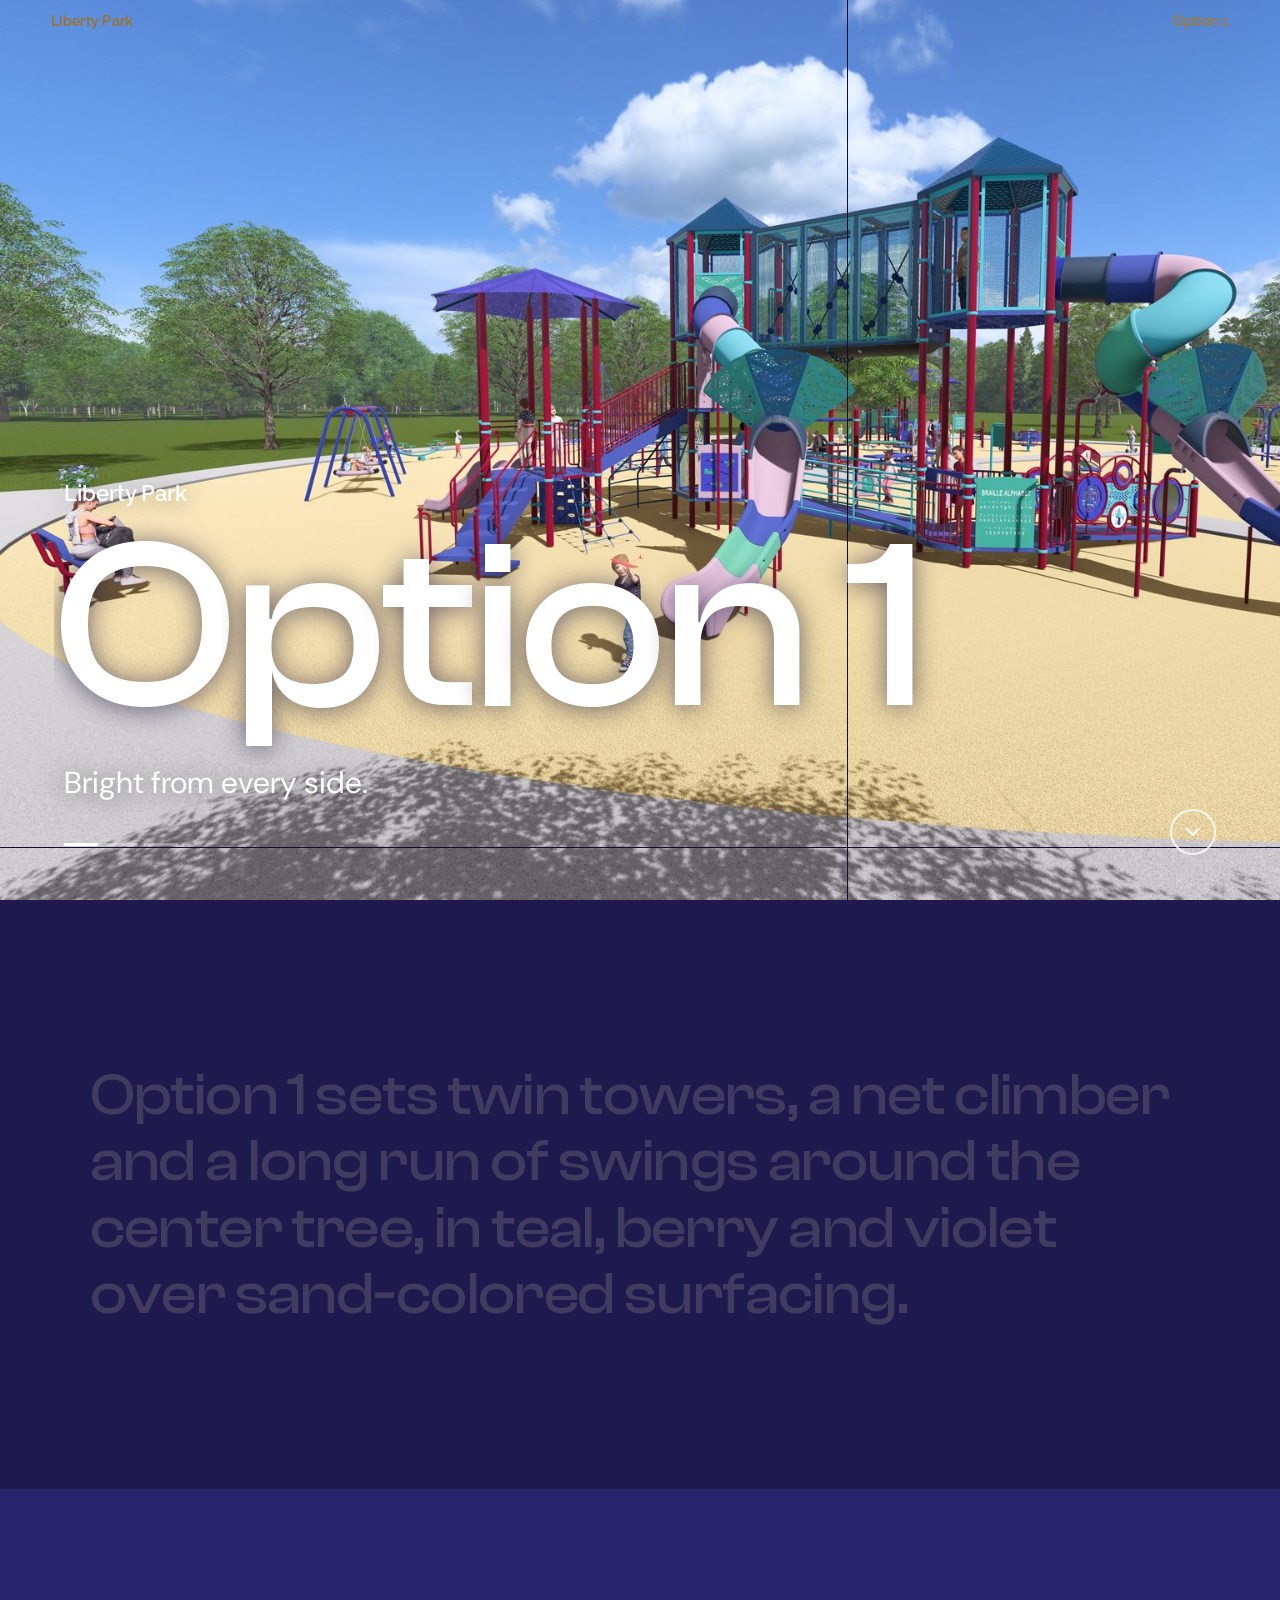
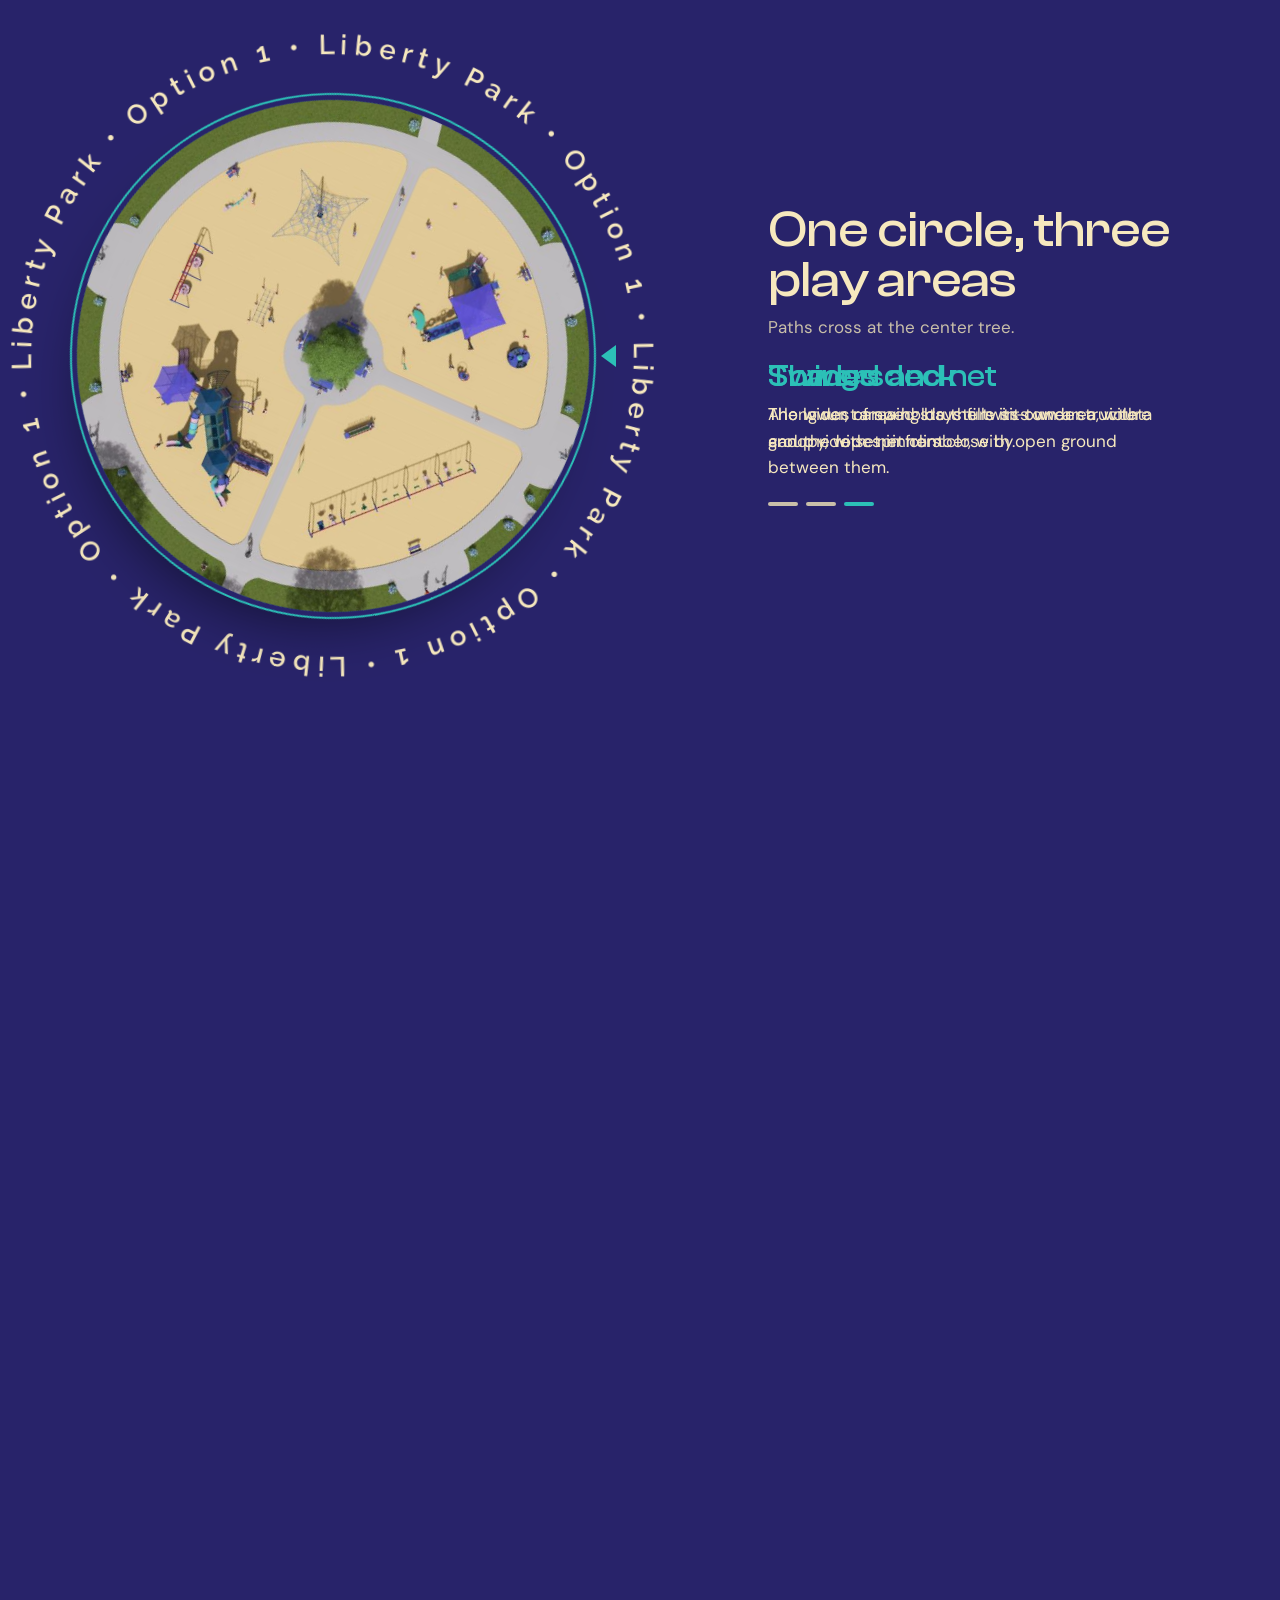
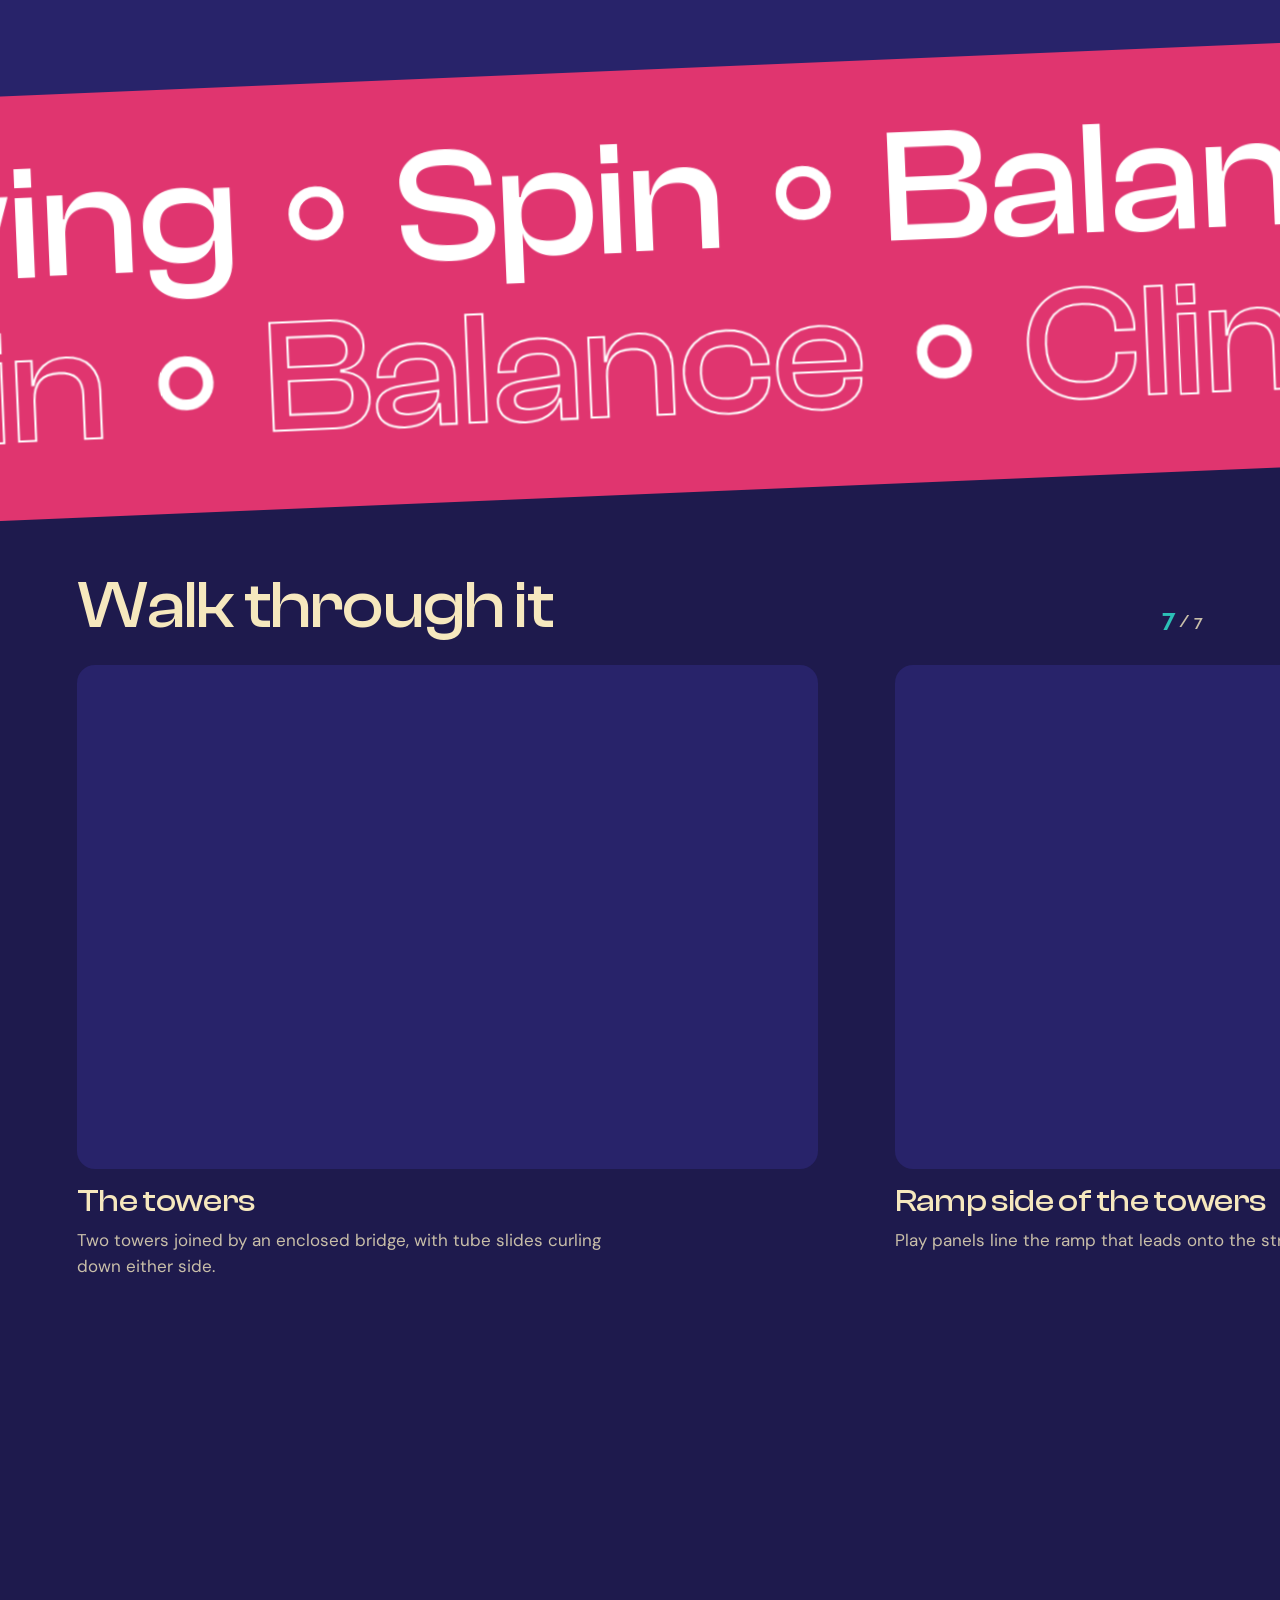
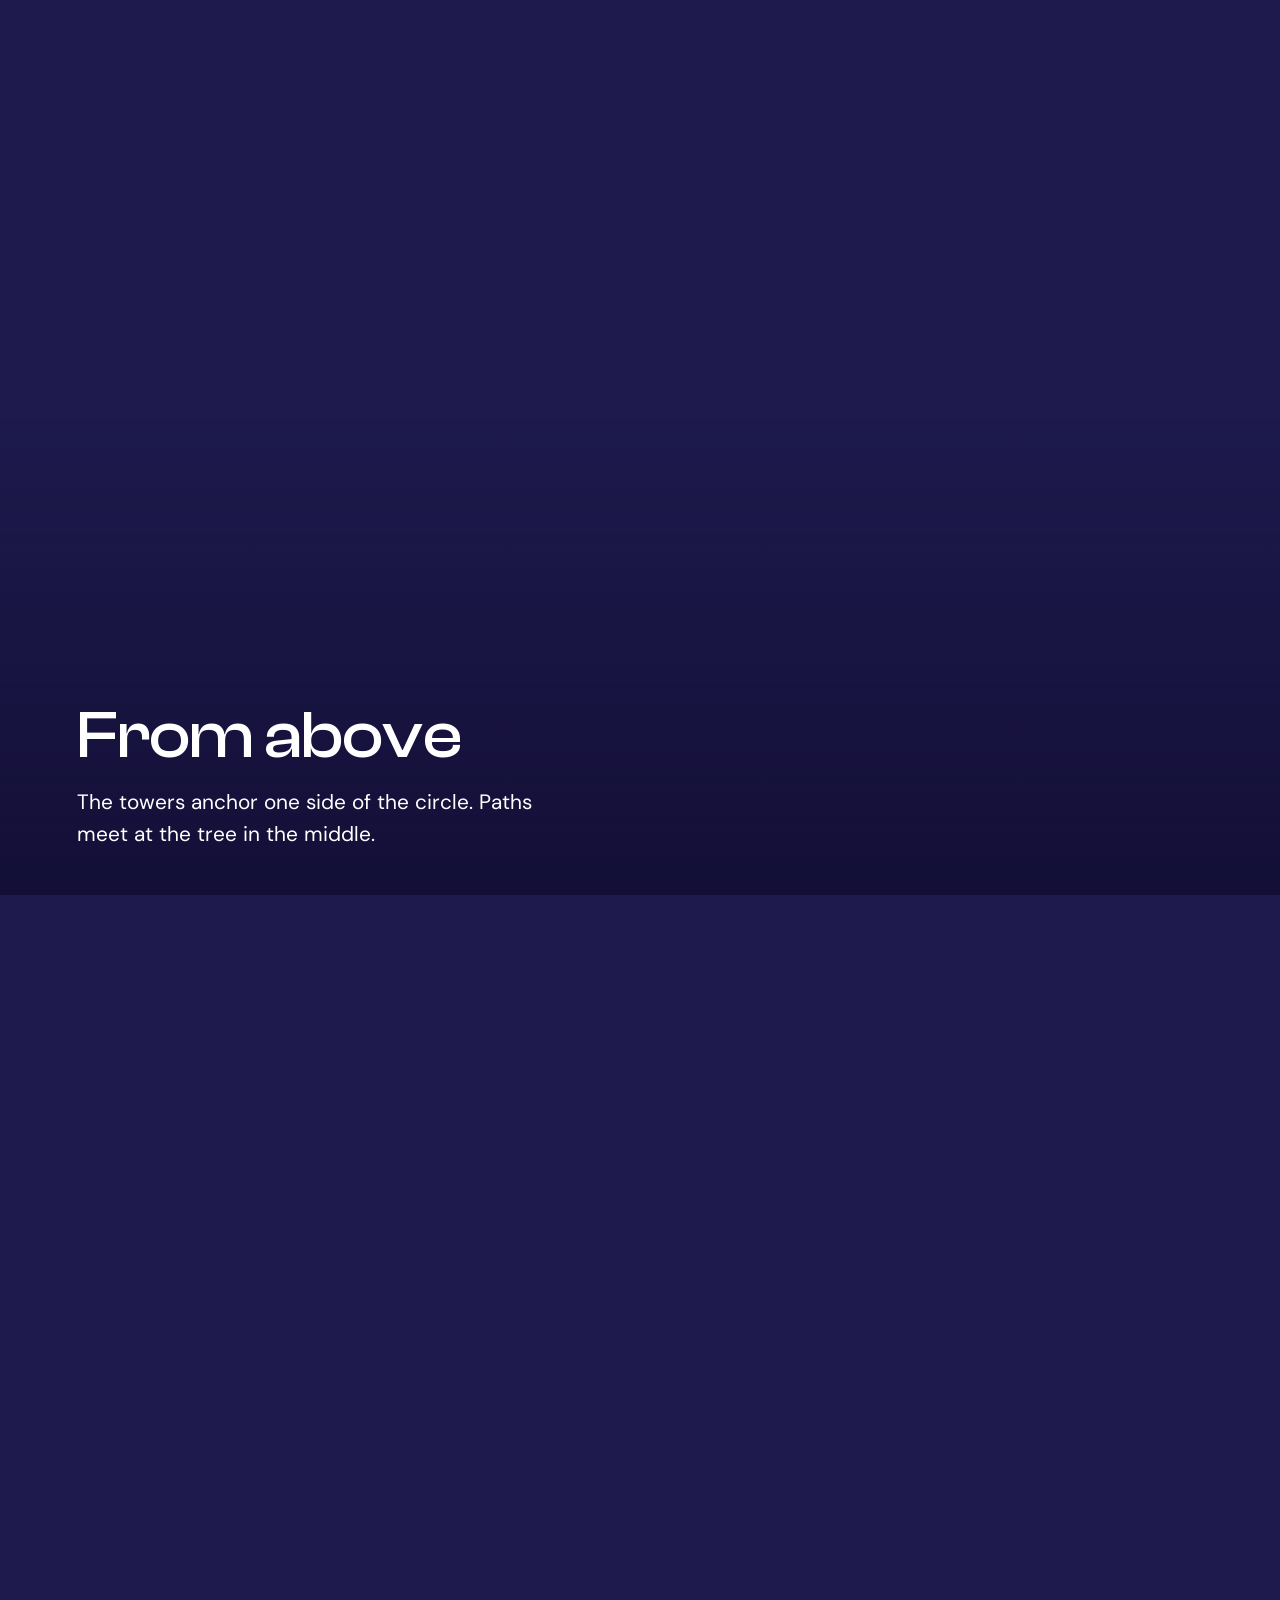
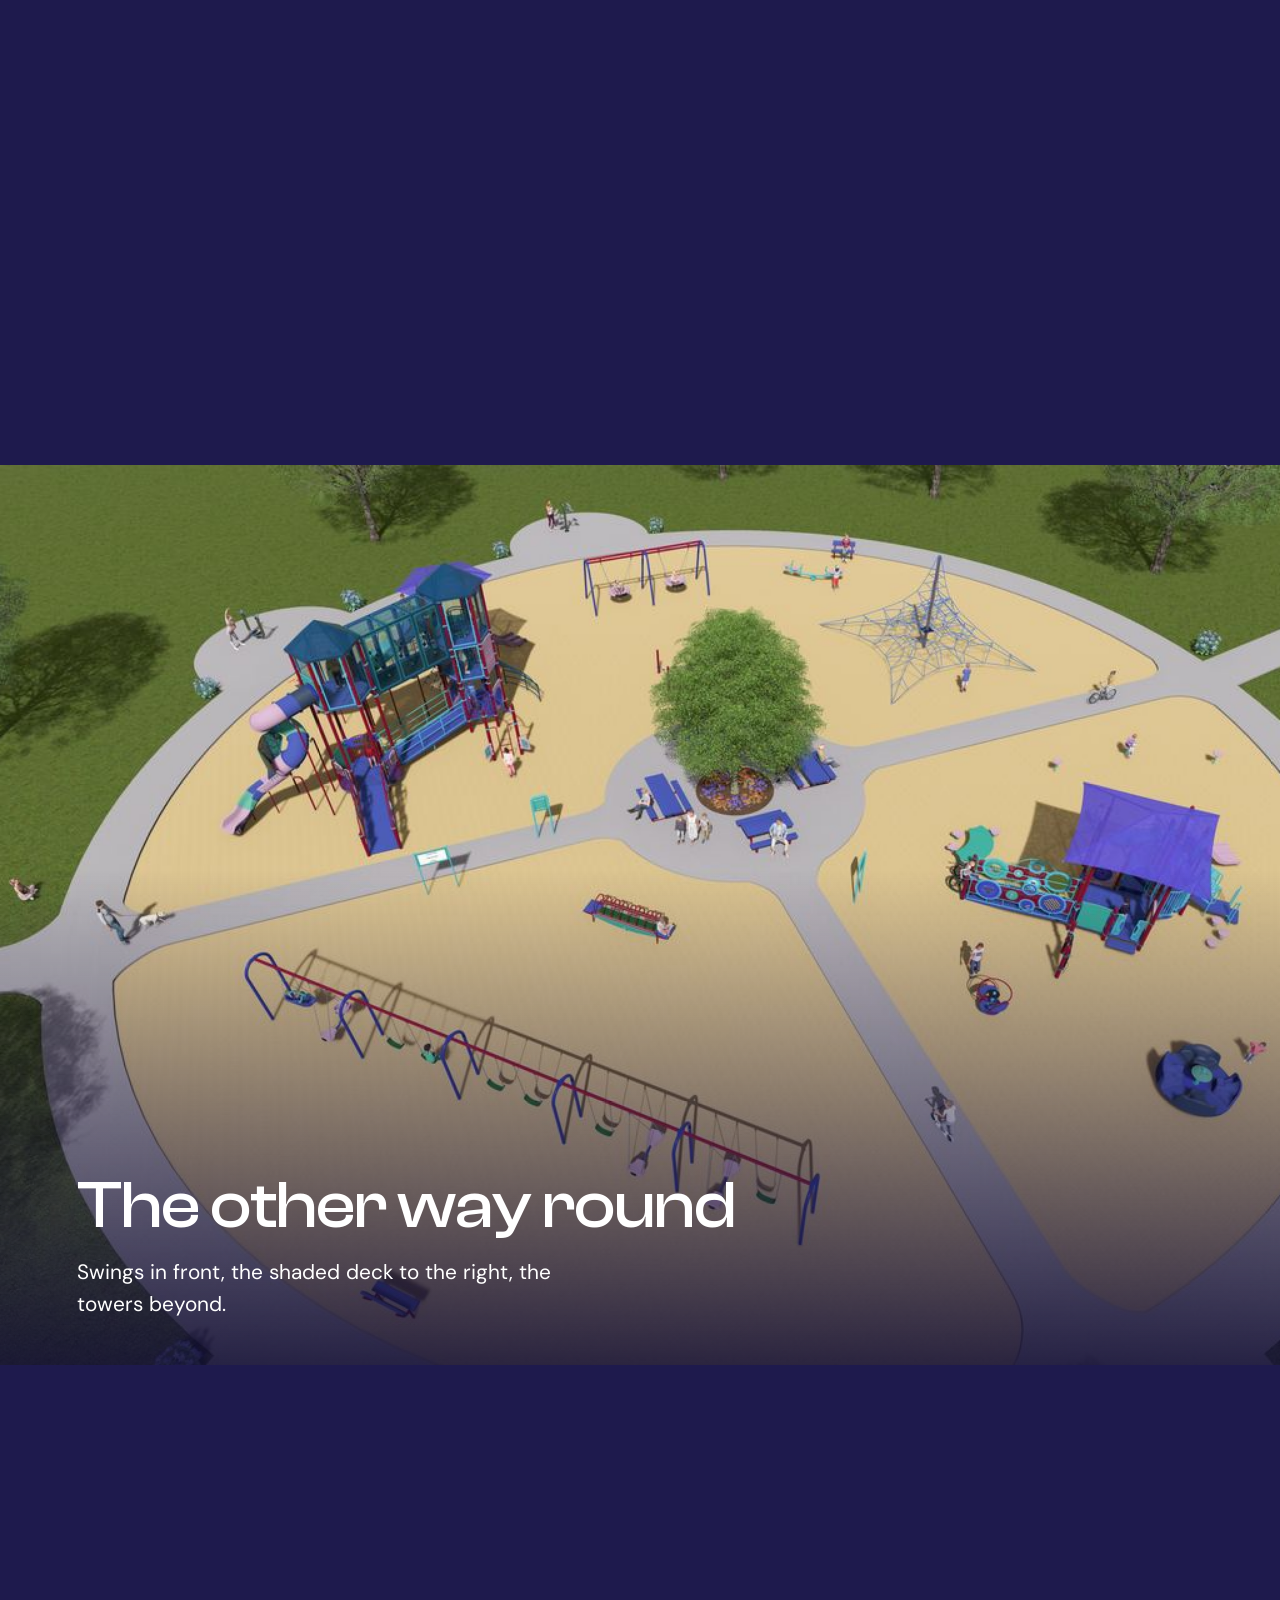
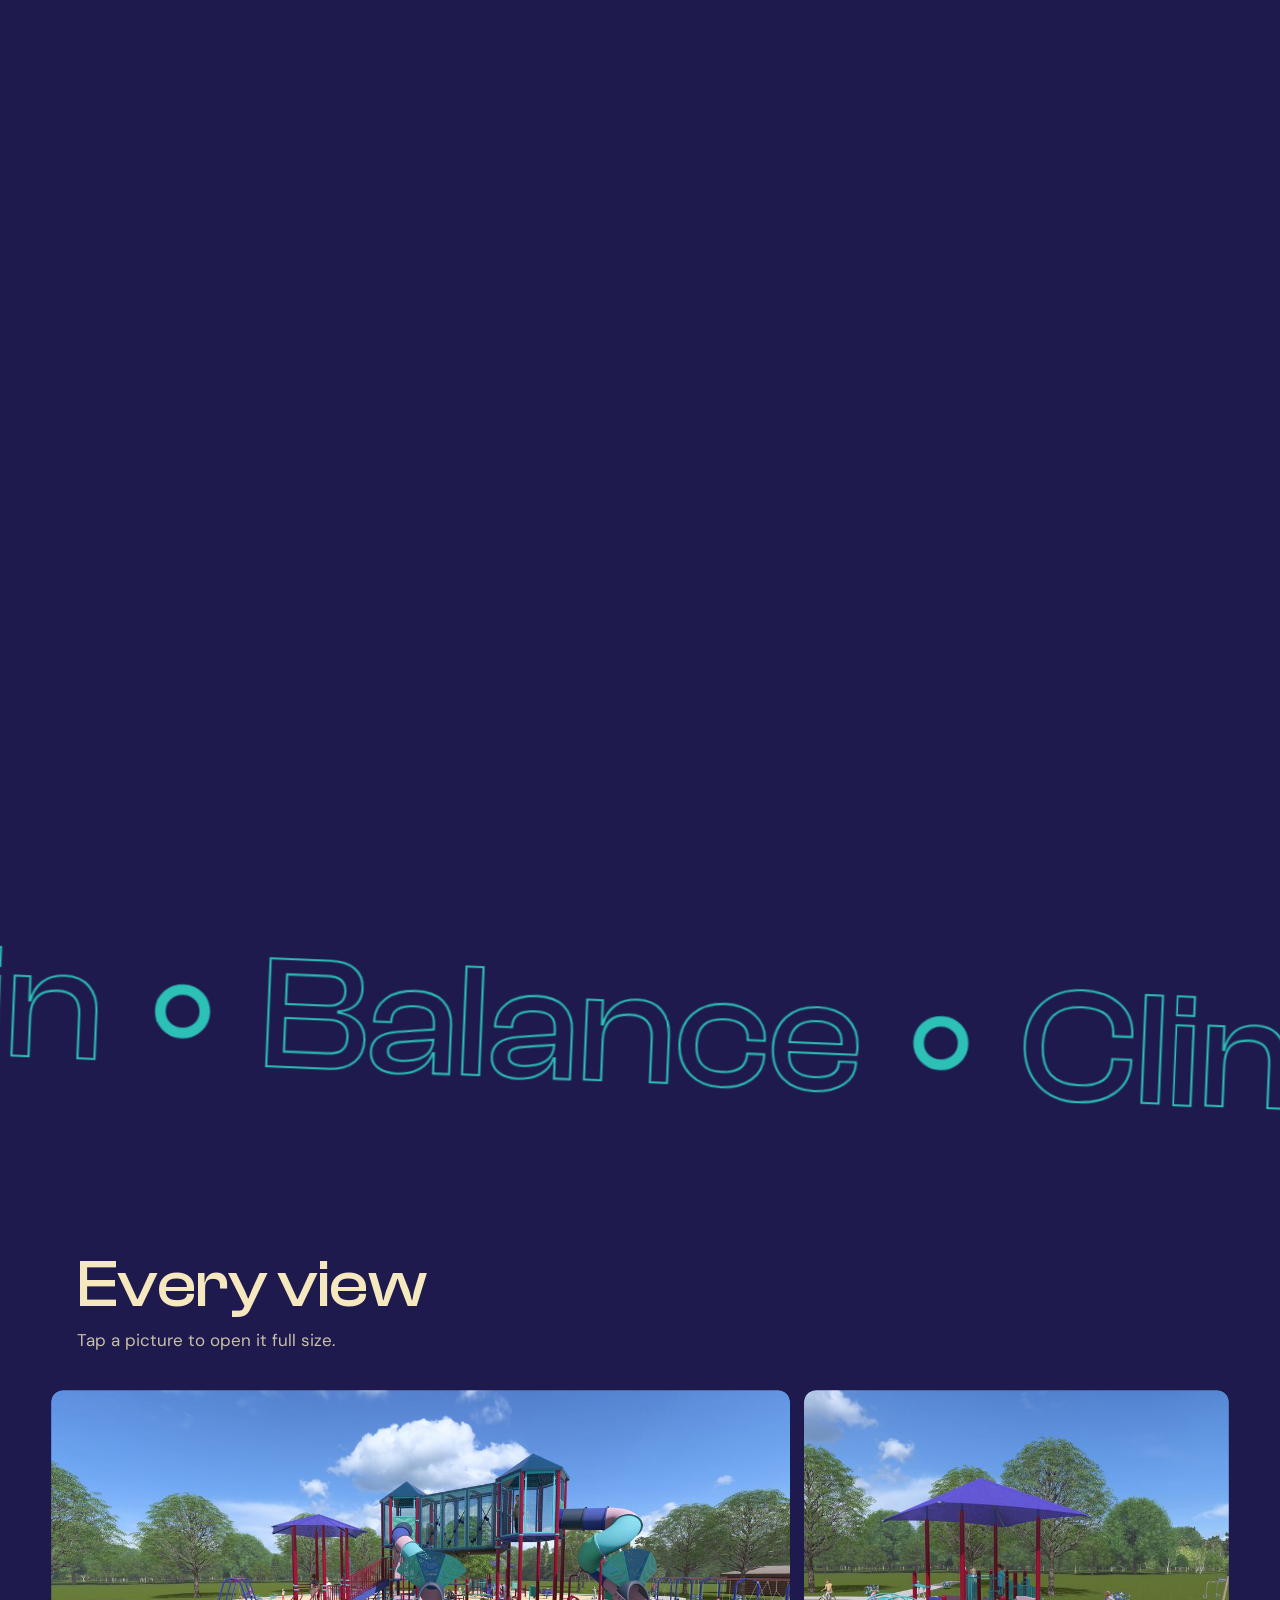
==== option-1/index.html @ f4aa1d99 "Add animated presentations and QR codes for Liberty Park options 1-3 One self-contained page per opt" ====
<!doctype html>
<html lang="en">
<head>
<meta charset="utf-8">
<meta name="viewport" content="width=device-width, initial-scale=1, viewport-fit=cover">
<title>Liberty Park, Option 1</title>
<meta name="description" content="Option 1 sets twin towers, a net climber and a long run of swings around the center tree, in teal, berry and violet over sand-colored surfacing.">
<meta name="theme-color" content="#1E1A4D">
<meta property="og:type" content="website">
<meta property="og:title" content="Liberty Park, Option 1">
<meta property="og:description" content="Bright from every side.">
<meta property="og:image" content="https://jdietz18.github.io/Liberty-Park/img/option-1/01-1280.jpg">
<meta property="og:url" content="https://jdietz18.github.io/Liberty-Park/option-1/">
<link rel="icon" href="data:image/svg+xml,%3Csvg%20xmlns%3D%27http%3A%2F%2Fwww.w3.org%2F2000%2Fsvg%27%20viewBox%3D%270%200%2064%2064%27%3E%3Ccircle%20cx%3D%2732%27%20cy%3D%2732%27%20r%3D%2732%27%20fill%3D%27%23E0356F%27%2F%3E%3Ctext%20x%3D%2732%27%20y%3D%2745%27%20font-family%3D%27Arial%2Csans-serif%27%20font-size%3D%2738%27%20font-weight%3D%27700%27%20text-anchor%3D%27middle%27%20fill%3D%27%23FFFFFF%27%3E1%3C%2Ftext%3E%3C%2Fsvg%3E">
<link rel="preconnect" href="https://fonts.googleapis.com">
<link rel="preconnect" href="https://fonts.gstatic.com" crossorigin>
<link href="https://fonts.googleapis.com/css2?family=DM+Sans:opsz,wght@9..40,400;9..40,500;9..40,700&family=Raleway:wght@500;600;700&display=swap" rel="stylesheet">
<link rel="preload" as="image" href="../img/option-1/01-1920.jpg" imagesrcset="../img/option-1/01-1280.jpg 1280w, ../img/option-1/01-1920.jpg 1920w, ../img/option-1/01-2560.jpg 2560w" imagesizes="(max-width: 700px) 640px, 120vw">
<script>document.documentElement.className = 'js' + (matchMedia('(prefers-reduced-motion: reduce)').matches ? '' : ' motion');</script>
<style>
@font-face{font-family:"Clash Display";font-weight:500;font-style:normal;font-display:swap;src:url([data-uri]) format("woff2")}
:root{--bg:#1E1A4D;--panel:#28236A;--ink:#F6E8BE;--muted:#C9BFA9;--a1:#E0356F;--a2:#2CC0B7;--a3:#B9A2F2;--on-a1:#FFFFFF;--scrim:18, 14, 52}
/* Liberty Park option pages. Inlined into each page by build.py.
   Colors come from :root variables that build.py writes per option.
   Motion rules live under .motion (set in <head> unless the visitor asks for
   reduced motion); without it every section falls back to a plain layout. */

*,*::before,*::after{box-sizing:border-box}
*{margin:0}
html{-webkit-text-size-adjust:100%}
body{background:var(--bg);color:var(--ink);font:400 17px/1.55 "DM Sans",system-ui,-apple-system,"Segoe UI",sans-serif;overflow-x:clip;-webkit-font-smoothing:antialiased}
img{display:block;max-width:100%}
button{font:inherit;color:inherit;background:none;border:0;padding:0;cursor:pointer}
h1,h2,h3,.foot__big,.band__row{font-family:"Clash Display","DM Sans",system-ui,sans-serif;font-weight:500;line-height:.98;letter-spacing:-.012em}
h2{font-size:clamp(2rem,7.4vw,4.2rem)}
:focus-visible{outline:3px solid var(--a2);outline-offset:3px}

/* ---------- top bar ---------- */
.bar{position:fixed;inset:0 0 auto 0;z-index:40;display:flex;justify-content:space-between;padding:calc(14px + env(safe-area-inset-top)) max(18px,4vw) 12px;font:600 14px/1 "Raleway",sans-serif;letter-spacing:.02em;color:#fff;mix-blend-mode:difference;pointer-events:none}
.bar__progress{position:absolute;left:0;right:0;bottom:0;height:3px;background:#fff;transform:scaleX(0);transform-origin:0 50%}

/* ---------- opening iris ---------- */
.iris{display:none}
.motion .iris{display:grid;place-items:center;position:absolute;inset:0 0 auto 0;height:100svh;min-height:560px;background:var(--a1);z-index:1}
.iris__ring{width:22vmin;height:22vmin;border-radius:50%;border:3px solid var(--on-a1);border-right-color:transparent;animation:spin 1s linear infinite}
.motion.opened .iris{display:none}
@keyframes spin{to{transform:rotate(360deg)}}

/* ---------- hero ---------- */
.hero{position:relative;z-index:2;height:100svh;min-height:560px;overflow:hidden;background:rgb(var(--scrim));--w:max(118vw,calc(100svh * 1.3))}
.motion .hero{clip-path:circle(0 at 50% 56%)}
.motion.ready .hero{clip-path:circle(150% at 50% 56%);transition:clip-path 1.6s cubic-bezier(.76,0,.18,1)}
.motion.opened .hero{clip-path:none;transition:none}
/* The incoming slide fades in over the outgoing one, which stays solid
   underneath (.was) so the dark background never shows through mid-change. */
.hero__slide{position:absolute;inset:0;opacity:0}
.hero__slide.was{opacity:1;z-index:1}
.hero__slide.on{opacity:1;z-index:2;transition:opacity 1.8s ease}
.hero__slide img{position:absolute;top:0;left:0;height:100%;width:100%;max-width:none;object-fit:cover}
.motion .hero__slide img{width:var(--w);animation:pan 18s ease-in-out infinite alternate;will-change:transform}
.motion .hero__slide:nth-child(even) img{animation-direction:alternate-reverse}
@keyframes pan{
  from{transform:translate3d(0,0,0) scale(1.03)}
  to{transform:translate3d(calc(100vw - var(--w)),0,0) scale(1.1)}
}
.hero::after{content:"";position:absolute;inset:0;pointer-events:none;background:linear-gradient(180deg,rgba(var(--scrim),.5) 0,rgba(var(--scrim),0) 26%,rgba(var(--scrim),0) 42%,rgba(var(--scrim),.86) 100%)}
.hero__text{position:absolute;z-index:2;left:max(18px,5vw);right:max(18px,5vw);bottom:calc(11vh + env(safe-area-inset-bottom));color:#fff;text-shadow:0 2px 26px rgba(var(--scrim),.6);will-change:transform,opacity}
.hero__park{font:600 clamp(1rem,2.6vw,1.35rem)/1 "Raleway",sans-serif;margin-bottom:.5em}
.hero__title{font-size:clamp(4rem,19.5vw,15rem);line-height:.86;overflow:hidden;padding:.04em 0 .14em;margin-left:-.04em}
.hero__title .ch{display:inline-block;white-space:pre}
.motion .hero__title .ch{transform:translateY(118%) rotate(8deg);transform-origin:0 100%}
.motion.ready .hero__title .ch{transform:none;transition:transform 1s cubic-bezier(.16,.84,.24,1) calc(.75s + var(--i) * 55ms)}
.hero__line{font-size:clamp(1.15rem,3.4vw,1.9rem);line-height:1.2;max-width:22ch}
.motion .hero__park,.motion .hero__line{opacity:0;transform:translateY(14px)}
.motion.ready .hero__park,.motion.ready .hero__line{opacity:1;transform:none;transition:opacity .8s ease 1.3s,transform .8s ease 1.3s}
.hero__ticks{position:absolute;z-index:2;left:max(18px,5vw);bottom:calc(6vh + env(safe-area-inset-bottom));display:flex;gap:6px}
.hero__ticks i{display:block;width:34px;height:3px;background:rgba(255,255,255,.34);overflow:hidden}
.hero__ticks i::after{content:"";display:block;height:100%;background:#fff;transform:scaleX(0);transform-origin:0 50%}
.hero__ticks i.on::after{animation:tick var(--slide-ms,6500ms) linear forwards}
@keyframes tick{to{transform:scaleX(1)}}
.hero__cue{position:absolute;z-index:2;right:max(18px,5vw);bottom:calc(5vh + env(safe-area-inset-bottom));width:46px;height:46px;border-radius:50%;border:2px solid rgba(255,255,255,.8);display:grid;place-items:center}
.hero__cue span{width:10px;height:10px;border-right:2px solid #fff;border-bottom:2px solid #fff;transform:translateY(-3px) rotate(45deg)}
.motion .hero__cue span{animation:cue 1.6s ease-in-out infinite}
@keyframes cue{0%,100%{transform:translateY(-6px) rotate(45deg)}50%{transform:translateY(2px) rotate(45deg)}}

/* ---------- lede ---------- */
.lede{padding:clamp(5rem,18vh,11rem) max(22px,7vw)}
.lede__text{font-family:"Clash Display","DM Sans",sans-serif;font-weight:500;font-size:clamp(1.75rem,5.4vw,3.7rem);line-height:1.12;letter-spacing:-.01em;max-width:20em}
.motion .lede__text .w{opacity:.16}

/* ---------- plan wheel ---------- */
.wheel{position:relative;background:var(--panel)}
.motion .wheel{height:380vh}
.wheel__pin{display:grid;gap:3.5vh;padding:78px max(22px,6vw) 5vh;align-content:center;justify-items:center;overflow:hidden}
.motion .wheel__pin{position:sticky;top:0;height:100svh;min-height:560px}
.wheel__stage{position:relative;width:min(66vw,38svh);aspect-ratio:1;margin:min(9vw,5svh) 0}
.wheel__disc{position:absolute;inset:0;border-radius:50%;overflow:hidden;will-change:transform;box-shadow:0 0 0 5px var(--panel),0 0 0 7px var(--a2),0 34px 60px -24px rgba(0,0,0,.55)}
.wheel__disc img{position:absolute;height:100%;width:auto;max-width:none}
.wheel__ring{position:absolute;inset:-14%;width:128%;height:128%;overflow:visible;will-change:transform}
.wheel__ring text{font:600 8.4px "Raleway",sans-serif;fill:var(--ink);letter-spacing:.06em}
.wheel__pointer{position:absolute;left:50%;top:100%;margin:10px 0 0 -11px;border:11px solid transparent;border-top:0;border-bottom:15px solid var(--a2)}
.wheel__copy{width:100%;max-width:30rem;text-align:center}
.wheel__copy h2{font-size:clamp(1.7rem,6.2vw,3.2rem)}
.wheel__sub{color:var(--muted);margin-top:.5em}
.wheel__zones{list-style:none;padding:0;margin-top:1.3em;display:grid;gap:1.2em}
.wheel__zones h3{font-size:clamp(1.3rem,4.6vw,1.9rem);color:var(--a2);margin-bottom:.3em}
.wheel__zones p{max-width:34ch;margin-inline:auto}
.motion .wheel__zones{gap:0}
.motion .wheel__zones li{grid-area:1/1;opacity:0;transform:translateY(18px);transition:opacity .45s ease,transform .45s ease}
.motion .wheel__zones li.on{opacity:1;transform:none}
.wheel__ticks{display:none}
.motion .wheel__ticks{display:flex;justify-content:center;gap:8px;margin-top:1.3em}
.wheel__ticks i{width:30px;height:4px;border-radius:2px;background:var(--muted);opacity:.4;transition:opacity .3s,background .3s}
.wheel__ticks i.on{background:var(--a2);opacity:1}

@media (min-width:900px) and (min-aspect-ratio:1/1){
  .wheel__pin{grid-template-columns:auto minmax(0,30rem);gap:8vw;justify-content:center;align-items:center}
  .wheel__stage{width:min(40vw,62svh);margin:0 6vw 0 0}
  .wheel__pointer{left:100%;top:50%;margin:-11px 0 0 12px;border:11px solid transparent;border-left:0;border-right:15px solid var(--a2)}
  .wheel__copy{text-align:left}
  .wheel__zones p{margin-inline:0}
  .motion .wheel__ticks{justify-content:flex-start}
}

/* ---------- word band ---------- */
.band{position:relative;z-index:3;overflow:hidden;padding:5vh 0;background:var(--a1);color:var(--on-a1);transform:rotate(-2.4deg) scale(1.06);margin:-3vh 0}
.band--back{transform:rotate(2.4deg) scale(1.06);background:var(--bg);color:var(--ink)}
.band__row{display:flex;align-items:center;gap:.32em;width:max-content;white-space:nowrap;font-size:clamp(3.2rem,13vw,9.5rem);line-height:1.02;will-change:transform}
.band__row--line span{color:transparent;-webkit-text-stroke:2px var(--on-a1)}
.band--back .band__row--line span{-webkit-text-stroke-color:var(--a2)}
.band--back .band__row i{color:var(--a2)}
.band__row i{flex:0 0 auto;width:.34em;height:.34em;display:block}
.opt-1 .band__row i{border-radius:50%;border:.07em solid currentColor}
.opt-2 .band__row i{border-radius:1em 1em 0 0;border:.07em solid currentColor;border-bottom:0;height:.2em}
.opt-3 .band__row i{background:currentColor;clip-path:polygon(50% 0,100% 100%,0 100%);height:.42em}
html:not(.motion) .band{transform:none;margin:0}
html:not(.motion) .band__row{font-size:clamp(2rem,8vw,5rem)}

/* ---------- walk ---------- */
.walk{position:relative}
.walk__pin{display:flex;flex-direction:column;gap:3vh;padding:clamp(4rem,12vh,7rem) 0 6vh}
.walk__head{display:flex;justify-content:space-between;align-items:baseline;gap:1rem;padding:0 max(22px,6vw)}
.walk__count{font:600 1rem/1 "Raleway",sans-serif;color:var(--muted);white-space:nowrap;display:none}
.walk__count b{color:var(--a2);font-size:1.5em}
.walk__track{display:flex;gap:6vw;padding:0 max(22px,6vw) 12px;overflow-x:auto;scroll-snap-type:x mandatory;-webkit-overflow-scrolling:touch}
.scene{flex:0 0 auto;width:min(82vw,60rem);scroll-snap-align:center}
.scene__frame{display:block;width:100%;aspect-ratio:16/9;overflow:hidden;border-radius:18px;background:var(--panel)}
.scene__frame img{width:100%;height:100%;object-fit:cover}
.scene figcaption{padding-top:1em;max-width:34rem}
.scene h3{font-size:clamp(1.35rem,4.6vw,2rem);margin-bottom:.3em}
.scene p{color:var(--muted)}

.motion .walk{height:calc(100vh + var(--n) * 80vh)}
.motion .walk__pin{position:sticky;top:0;height:100svh;min-height:560px;justify-content:center;overflow:hidden;padding:78px 0 4vh}
.motion .walk__count{display:block}
.motion .walk__track{overflow:visible;scroll-snap-type:none;width:max-content;padding-bottom:0;will-change:transform}
.motion .scene{width:min(80vw,calc(58svh * 1.42))}
.motion .scene__frame{aspect-ratio:auto;height:46svh}
.motion .scene__frame img{width:auto;height:100%;min-width:100%;max-width:none;aspect-ratio:16/9;will-change:transform}
@media (min-width:900px) and (min-aspect-ratio:1/1){
  .motion .scene__frame{height:56svh}
}

/* ---------- aerials ---------- */
.above{position:relative;--e:1;--c:1;--p:.5}
.above__frame{position:relative;aspect-ratio:16/9;overflow:hidden}
.above__frame img{width:100%;height:100%;object-fit:cover}
.above__cap{padding:1.4em max(22px,6vw) 3.5em}
.above__cap h2{margin-bottom:.25em}
.above__cap p{max-width:36ch;font-size:clamp(1.05rem,2.6vw,1.3rem)}

.motion .above{height:230vh}
.motion .above__pin{position:sticky;top:0;height:100svh;min-height:560px;overflow:hidden}
.motion .above__frame{aspect-ratio:auto;height:100%;clip-path:inset(calc((1 - var(--e)) * 20%) calc((1 - var(--e)) * 9%) round calc((1 - var(--e)) * 44px))}
.motion .above__frame img{object-position:calc(22% + 56% * var(--p)) 50%;transform:scale(calc(1.34 - .34 * var(--e)));will-change:transform}
.motion .above__frame::after{content:"";position:absolute;inset:0;background:linear-gradient(180deg,rgba(var(--scrim),0) 45%,rgba(var(--scrim),.88) 100%);opacity:var(--c)}
.motion .above__cap{position:absolute;left:0;right:0;bottom:calc(5vh + env(safe-area-inset-bottom));padding-bottom:0;color:#fff;opacity:var(--c);transform:translateY(calc((1 - var(--c)) * 30px))}

/* ---------- every view ---------- */
.views{position:relative;z-index:4;padding:clamp(4.5rem,14vh,9rem) max(14px,4vw) clamp(4rem,10vh,7rem);background:var(--bg)}
.views__head{padding:0 max(8px,2vw);margin-bottom:2.2em}
.views__head p{color:var(--muted);margin-top:.5em}
.views__grid{display:flex;flex-wrap:wrap;gap:10px}
.view{position:relative;flex:1 1 calc(50% - 10px);aspect-ratio:16/9;overflow:hidden;border-radius:12px;background:var(--panel)}
.view:nth-child(3n+1){flex-basis:100%}
.view img{width:100%;height:100%;object-fit:cover;transition:transform .6s cubic-bezier(.2,.7,.2,1)}
.view span{position:absolute;left:0;right:0;bottom:0;padding:2.2em .9em .7em;text-align:left;font:600 .86rem/1.2 "Raleway",sans-serif;color:#fff;background:linear-gradient(180deg,rgba(var(--scrim),0),rgba(var(--scrim),.8))}
.view:hover img,.view:focus-visible img{transform:scale(1.06)}
.motion .view{clip-path:inset(0 0 100% 0 round 12px)}
.motion .view img{transform:scale(1.25)}
.motion .view.in{clip-path:inset(0 round 12px);transition:clip-path .9s cubic-bezier(.2,.8,.2,1) calc(var(--d,0) * 90ms)}
.motion .view.in img{transform:none;transition:transform 1.3s cubic-bezier(.2,.8,.2,1) calc(var(--d,0) * 90ms)}
.motion .view.in:hover img{transform:scale(1.06);transition-delay:0s}
@media (min-width:900px){
  .views__grid{gap:14px}
  .view{flex:1 1 calc(33.333% - 14px)}
  .view:nth-child(3n+1){flex-basis:calc(33.333% - 14px)}
  .view:nth-child(5n+1){flex-basis:calc(60% - 14px)}
}

.motion [data-rise]{clip-path:inset(0 0 100% 0);transform:translateY(.35em)}
.motion [data-rise].in{clip-path:inset(-10% 0 -20% 0);transform:none;transition:clip-path .9s cubic-bezier(.2,.8,.2,1),transform .9s cubic-bezier(.2,.8,.2,1)}

/* ---------- footer ---------- */
.foot{position:relative;z-index:4;padding:clamp(3.5rem,10vh,6rem) max(22px,6vw) calc(3rem + env(safe-area-inset-bottom));background:var(--a1);color:var(--on-a1);overflow:hidden}
.foot__big{font-size:clamp(4rem,19.5vw,15rem);line-height:.86;margin:0 0 .18em -.04em}
.foot__line{font:600 1.05rem/1.4 "Raleway",sans-serif}
.foot__note{max-width:44ch;margin-top:.6em;opacity:.86;font-size:.95rem}
.foot__others{display:flex;gap:1.2em;margin-top:1.6em;font:600 1rem "Raleway",sans-serif}
.foot a{color:inherit}
.foot__top{display:inline-block;margin-top:2em;font:600 1rem "Raleway",sans-serif;padding:.75em 1.3em;border:2px solid currentColor;border-radius:999px;text-decoration:none}

/* ---------- full-size viewer ---------- */
.lb{position:fixed;inset:0;z-index:60;background:rgba(var(--scrim),.97);color:#fff;display:grid;grid-template-rows:1fr auto}
.lb[hidden]{display:none}
.lb__scroll{min-height:0;display:flex;align-items:center;justify-content:center;overflow:hidden;padding:calc(58px + env(safe-area-inset-top)) 0 0}
.lb__scroll img{max-width:100%;max-height:100%;width:auto;height:auto;object-fit:contain}
.lb.fill .lb__scroll{overflow-x:auto;justify-content:flex-start;-webkit-overflow-scrolling:touch}
.lb.fill .lb__scroll img{height:100%;max-height:none;max-width:none;width:auto;aspect-ratio:16/9;flex:0 0 auto}
.lb__cap{padding:.9em 20px calc(5.2em + env(safe-area-inset-bottom));font-size:.95rem;line-height:1.35;text-align:center}
.lb__cap b{display:block;font:600 1rem "Raleway",sans-serif;margin-bottom:.15em}
.lb__btn{position:absolute;width:48px;height:48px;border-radius:50%;background:rgba(255,255,255,.14);display:grid;place-items:center;-webkit-backdrop-filter:blur(8px);backdrop-filter:blur(8px)}
.lb__btn svg{width:22px;height:22px;fill:none;stroke:#fff;stroke-width:2.4;stroke-linecap:round;stroke-linejoin:round}
.lb__x{top:calc(8px + env(safe-area-inset-top));right:12px}
.lb__prev{left:14px;bottom:calc(16px + env(safe-area-inset-bottom))}
.lb__next{right:14px;bottom:calc(16px + env(safe-area-inset-bottom))}
.lb__fit{position:absolute;left:50%;bottom:calc(22px + env(safe-area-inset-bottom));transform:translateX(-50%);font:600 .9rem "Raleway",sans-serif;padding:.6em 1.1em;border-radius:999px;background:rgba(255,255,255,.14);white-space:nowrap}
.motion .lb:not([hidden]) .lb__scroll img{animation:lb-in .45s cubic-bezier(.2,.8,.2,1)}
@keyframes lb-in{from{opacity:0;transform:scale(.94)}to{opacity:1;transform:none}}
.lb-open{overflow:hidden}

</style>
</head>
<body class="opt-1" id="top">

<div class="iris" aria-hidden="true"><span class="iris__ring"></span></div>

<header class="bar">
  <span>Liberty Park</span>
  <span>Option 1</span>
  <i class="bar__progress"></i>
</header>

<main>

<section class="hero">
  <div class="hero__slides">
    <div class="hero__slide on"><img src="../img/option-1/01-1920.jpg" srcset="../img/option-1/01-1280.jpg 1280w, ../img/option-1/01-1920.jpg 1920w, ../img/option-1/01-2560.jpg 2560w" sizes="(max-width: 700px) 640px, 120vw" width="2560" height="1440" alt="The towers. Two towers joined by an enclosed bridge, with tube slides curling down either side." decoding="async"></div>
    <div class="hero__slide"><img src="../img/option-1/09-1920.jpg" srcset="../img/option-1/09-1280.jpg 1280w, ../img/option-1/09-1920.jpg 1920w, ../img/option-1/09-2560.jpg 2560w" sizes="(max-width: 700px) 640px, 120vw" width="2560" height="1440" alt="Aerial, towers in front. The towers anchor one side of the circle." loading="lazy" decoding="async"></div>
    <div class="hero__slide"><img src="../img/option-1/04-1920.jpg" srcset="../img/option-1/04-1280.jpg 1280w, ../img/option-1/04-1920.jpg 1920w, ../img/option-1/04-2560.jpg 2560w" sizes="(max-width: 700px) 640px, 120vw" width="2560" height="1440" alt="Ramp side of the towers. Play panels line the ramp that leads onto the structure." loading="lazy" decoding="async"></div>
  </div>
  <div class="hero__text">
    <p class="hero__park">Liberty Park</p>
    <h1 class="hero__title" data-chars>Option 1</h1>
    <p class="hero__line">Bright from every side.</p>
  </div>
  <div class="hero__ticks" aria-hidden="true"><i></i><i></i><i></i></div>
  <a class="hero__cue" href="#lede" aria-label="Scroll down to the design"><span></span></a>
</section>

<section class="lede" id="lede">
  <p class="lede__text" data-words>Option 1 sets twin towers, a net climber and a long run of swings around the center tree, in teal, berry and violet over sand-colored surfacing.</p>
</section>

<section class="wheel" id="plan">
  <div class="wheel__pin">
    <div class="wheel__stage">
      <svg class="wheel__ring" viewBox="0 0 200 200" aria-hidden="true">
        <defs><path id="ring-path" d="M100,100 m-92,0 a92,92 0 1,1 184,0 a92,92 0 1,1 -184,0"/></defs>
        <text><textPath href="#ring-path" textLength="572" lengthAdjust="spacing">Liberty Park  •  Option 1  •  Liberty Park  •  Option 1  •  Liberty Park  •  Option 1  •  Liberty Park  •  Option 1  •</textPath></text>
      </svg>
      <div class="wheel__disc">
        <img src="../img/option-1/03-1280.jpg" srcset="../img/option-1/03-1280.jpg 1280w, ../img/option-1/03-1920.jpg 1920w, ../img/option-1/03-2560.jpg 2560w" sizes="(max-width: 700px) 430px, 75vw" width="2560" height="1440" alt="Plan view of option 1: a circular play area divided by paths, with a tree at the center." style="left:-39.42%;top:0.00%">
      </div>
      <i class="wheel__pointer" aria-hidden="true"></i>
    </div>
    <div class="wheel__copy">
      <h2>One circle, three play areas</h2>
      <p class="wheel__sub">Paths cross at the center tree.</p>
      <ol class="wheel__zones">
        <li class="on"><h3>Towers and net</h3><p>The widest area holds the twin-tower structure and the rope net climber, with open ground between them.</p></li>
        <li><h3>Swings</h3><p>A long run of swing bays fills its own area, with a group ride set in front.</p></li>
        <li><h3>Shaded deck</h3><p>The lower, ramped structure sits under a violet canopy, with spinners close by.</p></li>
      </ol>
      <div class="wheel__ticks" aria-hidden="true"><i class="on"></i><i></i><i></i></div>
    </div>
  </div>
</section>

<div class="band" aria-hidden="true">
  <div class="band__row band__row--fill" data-dir="-1"><span>Climb</span><i></i><span>Slide</span><i></i><span>Swing</span><i></i><span>Spin</span><i></i><span>Balance</span><i></i><span>Climb</span><i></i><span>Slide</span><i></i><span>Swing</span><i></i><span>Spin</span><i></i><span>Balance</span><i></i><span>Climb</span><i></i><span>Slide</span><i></i><span>Swing</span><i></i><span>Spin</span><i></i><span>Balance</span><i></i><span>Climb</span><i></i><span>Slide</span><i></i><span>Swing</span><i></i><span>Spin</span><i></i><span>Balance</span><i></i><span>Climb</span><i></i><span>Slide</span><i></i><span>Swing</span><i></i><span>Spin</span><i></i><span>Balance</span><i></i><span>Climb</span><i></i><span>Slide</span><i></i><span>Swing</span><i></i><span>Spin</span><i></i><span>Balance</span><i></i></div>
  <div class="band__row band__row--line" data-dir="1"><span>Climb</span><i></i><span>Slide</span><i></i><span>Swing</span><i></i><span>Spin</span><i></i><span>Balance</span><i></i><span>Climb</span><i></i><span>Slide</span><i></i><span>Swing</span><i></i><span>Spin</span><i></i><span>Balance</span><i></i><span>Climb</span><i></i><span>Slide</span><i></i><span>Swing</span><i></i><span>Spin</span><i></i><span>Balance</span><i></i><span>Climb</span><i></i><span>Slide</span><i></i><span>Swing</span><i></i><span>Spin</span><i></i><span>Balance</span><i></i><span>Climb</span><i></i><span>Slide</span><i></i><span>Swing</span><i></i><span>Spin</span><i></i><span>Balance</span><i></i><span>Climb</span><i></i><span>Slide</span><i></i><span>Swing</span><i></i><span>Spin</span><i></i><span>Balance</span><i></i></div>
</div>

<section class="walk" id="walk" style="--n:7">
  <div class="walk__pin">
    <header class="walk__head">
      <h2>Walk through it</h2>
      <p class="walk__count" aria-hidden="true"><b>1</b> / 7</p>
    </header>
    <div class="walk__track">
      <figure class="scene"><button class="scene__frame" type="button" data-open="0" aria-label="Open full size: The towers"><img src="../img/option-1/01-1280.jpg" srcset="../img/option-1/01-1280.jpg 1280w, ../img/option-1/01-1920.jpg 1920w, ../img/option-1/01-2560.jpg 2560w" sizes="(max-width: 700px) 600px, 72vw" width="2560" height="1440" alt="The towers. Two towers joined by an enclosed bridge, with tube slides curling down either side." decoding="async"></button><figcaption><h3>The towers</h3><p>Two towers joined by an enclosed bridge, with tube slides curling down either side.</p></figcaption></figure>
      <figure class="scene"><button class="scene__frame" type="button" data-open="3" aria-label="Open full size: Ramp side of the towers"><img src="../img/option-1/04-1280.jpg" srcset="../img/option-1/04-1280.jpg 1280w, ../img/option-1/04-1920.jpg 1920w, ../img/option-1/04-2560.jpg 2560w" sizes="(max-width: 700px) 600px, 72vw" width="2560" height="1440" alt="Ramp side of the towers. Play panels line the ramp that leads onto the structure." decoding="async"></button><figcaption><h3>Ramp side of the towers</h3><p>Play panels line the ramp that leads onto the structure.</p></figcaption></figure>
      <figure class="scene"><button class="scene__frame" type="button" data-open="7" aria-label="Open full size: Tower close up"><img src="../img/option-1/08-1280.jpg" srcset="../img/option-1/08-1280.jpg 1280w, ../img/option-1/08-1920.jpg 1920w, ../img/option-1/08-2560.jpg 2560w" sizes="(max-width: 700px) 600px, 72vw" width="2560" height="1440" alt="Tower close up. A climbing wall, a curved ladder and a slide meet at the taller tower." loading="lazy" decoding="async"></button><figcaption><h3>Tower close up</h3><p>A climbing wall, a curved ladder and a slide meet at the taller tower.</p></figcaption></figure>
      <figure class="scene"><button class="scene__frame" type="button" data-open="1" aria-label="Open full size: Shaded deck and spinners"><img src="../img/option-1/02-1280.jpg" srcset="../img/option-1/02-1280.jpg 1280w, ../img/option-1/02-1920.jpg 1920w, ../img/option-1/02-2560.jpg 2560w" sizes="(max-width: 700px) 600px, 72vw" width="2560" height="1440" alt="Shaded deck and spinners. A ramped deck with play panels under a violet canopy. Spinners sit in the open beside it." loading="lazy" decoding="async"></button><figcaption><h3>Shaded deck and spinners</h3><p>A ramped deck with play panels under a violet canopy. Spinners sit in the open beside it.</p></figcaption></figure>
      <figure class="scene"><button class="scene__frame" type="button" data-open="4" aria-label="Open full size: Double slide"><img src="../img/option-1/05-1280.jpg" srcset="../img/option-1/05-1280.jpg 1280w, ../img/option-1/05-1920.jpg 1920w, ../img/option-1/05-2560.jpg 2560w" sizes="(max-width: 700px) 600px, 72vw" width="2560" height="1440" alt="Double slide. The lower structure has a side-by-side slide and its own shade." loading="lazy" decoding="async"></button><figcaption><h3>Double slide</h3><p>The lower structure has a side-by-side slide and its own shade.</p></figcaption></figure>
      <figure class="scene"><button class="scene__frame" type="button" data-open="5" aria-label="Open full size: Net climber"><img src="../img/option-1/06-1280.jpg" srcset="../img/option-1/06-1280.jpg 1280w, ../img/option-1/06-1920.jpg 1920w, ../img/option-1/06-2560.jpg 2560w" sizes="(max-width: 700px) 600px, 72vw" width="2560" height="1440" alt="Net climber. A rope net rises to a single mast, with seating behind it." loading="lazy" decoding="async"></button><figcaption><h3>Net climber</h3><p>A rope net rises to a single mast, with seating behind it.</p></figcaption></figure>
      <figure class="scene"><button class="scene__frame" type="button" data-open="6" aria-label="Open full size: Swings"><img src="../img/option-1/07-1280.jpg" srcset="../img/option-1/07-1280.jpg 1280w, ../img/option-1/07-1920.jpg 1920w, ../img/option-1/07-2560.jpg 2560w" sizes="(max-width: 700px) 600px, 72vw" width="2560" height="1440" alt="Swings. One long run of swing bays, with a group ride set in front." loading="lazy" decoding="async"></button><figcaption><h3>Swings</h3><p>One long run of swing bays, with a group ride set in front.</p></figcaption></figure>
    </div>
  </div>
</section>

<section class="above">
  <div class="above__pin">
    <div class="above__frame"><img src="../img/option-1/09-1280.jpg" srcset="../img/option-1/09-1280.jpg 1280w, ../img/option-1/09-1920.jpg 1920w, ../img/option-1/09-2560.jpg 2560w" sizes="(max-width: 700px) 640px, 100vw" width="2560" height="1440" alt="Aerial, towers in front. The towers anchor one side of the circle." loading="lazy" decoding="async"></div>
    <div class="above__cap"><h2>From above</h2><p>The towers anchor one side of the circle. Paths meet at the tree in the middle.</p></div>
  </div>
</section>

<section class="above">
  <div class="above__pin">
    <div class="above__frame"><img src="../img/option-1/10-1280.jpg" srcset="../img/option-1/10-1280.jpg 1280w, ../img/option-1/10-1920.jpg 1920w, ../img/option-1/10-2560.jpg 2560w" sizes="(max-width: 700px) 640px, 100vw" width="2560" height="1440" alt="Aerial, swings in front. Swings in front, the shaded deck to the right." loading="lazy" decoding="async"></div>
    <div class="above__cap"><h2>The other way round</h2><p>Swings in front, the shaded deck to the right, the towers beyond.</p></div>
  </div>
</section>

<div class="band band--back" aria-hidden="true">
  <div class="band__row band__row--line" data-dir="1"><span>Climb</span><i></i><span>Slide</span><i></i><span>Swing</span><i></i><span>Spin</span><i></i><span>Balance</span><i></i><span>Climb</span><i></i><span>Slide</span><i></i><span>Swing</span><i></i><span>Spin</span><i></i><span>Balance</span><i></i><span>Climb</span><i></i><span>Slide</span><i></i><span>Swing</span><i></i><span>Spin</span><i></i><span>Balance</span><i></i><span>Climb</span><i></i><span>Slide</span><i></i><span>Swing</span><i></i><span>Spin</span><i></i><span>Balance</span><i></i><span>Climb</span><i></i><span>Slide</span><i></i><span>Swing</span><i></i><span>Spin</span><i></i><span>Balance</span><i></i><span>Climb</span><i></i><span>Slide</span><i></i><span>Swing</span><i></i><span>Spin</span><i></i><span>Balance</span><i></i></div>
</div>

<section class="views" id="views">
  <header class="views__head">
    <h2 data-rise>Every view</h2>
    <p>Tap a picture to open it full size.</p>
  </header>
  <div class="views__grid">
    <button class="view" type="button" data-open="0" aria-label="Open full size: The towers"><img src="../img/option-1/01-1280.jpg" srcset="../img/option-1/01-1280.jpg 1280w, ../img/option-1/01-1920.jpg 1920w, ../img/option-1/01-2560.jpg 2560w" sizes="(max-width: 900px) 100vw, 60vw" width="2560" height="1440" alt="The towers. Two towers joined by an enclosed bridge, with tube slides curling down either side." loading="lazy" decoding="async"><span>The towers</span></button>
    <button class="view" type="button" data-open="1" aria-label="Open full size: Shaded deck and spinners"><img src="../img/option-1/02-1280.jpg" srcset="../img/option-1/02-1280.jpg 1280w, ../img/option-1/02-1920.jpg 1920w, ../img/option-1/02-2560.jpg 2560w" sizes="(max-width: 900px) 100vw, 60vw" width="2560" height="1440" alt="Shaded deck and spinners. A ramped deck with play panels under a violet canopy. Spinners sit in the open beside it." loading="lazy" decoding="async"><span>Shaded deck and spinners</span></button>
    <button class="view" type="button" data-open="2" aria-label="Open full size: Plan view"><img src="../img/option-1/03-1280.jpg" srcset="../img/option-1/03-1280.jpg 1280w, ../img/option-1/03-1920.jpg 1920w, ../img/option-1/03-2560.jpg 2560w" sizes="(max-width: 900px) 100vw, 60vw" width="2560" height="1440" alt="Plan view. The whole circle from directly above." loading="lazy" decoding="async"><span>Plan view</span></button>
    <button class="view" type="button" data-open="3" aria-label="Open full size: Ramp side of the towers"><img src="../img/option-1/04-1280.jpg" srcset="../img/option-1/04-1280.jpg 1280w, ../img/option-1/04-1920.jpg 1920w, ../img/option-1/04-2560.jpg 2560w" sizes="(max-width: 900px) 100vw, 60vw" width="2560" height="1440" alt="Ramp side of the towers. Play panels line the ramp that leads onto the structure." loading="lazy" decoding="async"><span>Ramp side of the towers</span></button>
    <button class="view" type="button" data-open="4" aria-label="Open full size: Double slide"><img src="../img/option-1/05-1280.jpg" srcset="../img/option-1/05-1280.jpg 1280w, ../img/option-1/05-1920.jpg 1920w, ../img/option-1/05-2560.jpg 2560w" sizes="(max-width: 900px) 100vw, 60vw" width="2560" height="1440" alt="Double slide. The lower structure has a side-by-side slide and its own shade." loading="lazy" decoding="async"><span>Double slide</span></button>
    <button class="view" type="button" data-open="5" aria-label="Open full size: Net climber"><img src="../img/option-1/06-1280.jpg" srcset="../img/option-1/06-1280.jpg 1280w, ../img/option-1/06-1920.jpg 1920w, ../img/option-1/06-2560.jpg 2560w" sizes="(max-width: 900px) 100vw, 60vw" width="2560" height="1440" alt="Net climber. A rope net rises to a single mast, with seating behind it." loading="lazy" decoding="async"><span>Net climber</span></button>
    <button class="view" type="button" data-open="6" aria-label="Open full size: Swings"><img src="../img/option-1/07-1280.jpg" srcset="../img/option-1/07-1280.jpg 1280w, ../img/option-1/07-1920.jpg 1920w, ../img/option-1/07-2560.jpg 2560w" sizes="(max-width: 900px) 100vw, 60vw" width="2560" height="1440" alt="Swings. One long run of swing bays, with a group ride set in front." loading="lazy" decoding="async"><span>Swings</span></button>
    <button class="view" type="button" data-open="7" aria-label="Open full size: Tower close up"><img src="../img/option-1/08-1280.jpg" srcset="../img/option-1/08-1280.jpg 1280w, ../img/option-1/08-1920.jpg 1920w, ../img/option-1/08-2560.jpg 2560w" sizes="(max-width: 900px) 100vw, 60vw" width="2560" height="1440" alt="Tower close up. A climbing wall, a curved ladder and a slide meet at the taller tower." loading="lazy" decoding="async"><span>Tower close up</span></button>
    <button class="view" type="button" data-open="8" aria-label="Open full size: Aerial, towers in front"><img src="../img/option-1/09-1280.jpg" srcset="../img/option-1/09-1280.jpg 1280w, ../img/option-1/09-1920.jpg 1920w, ../img/option-1/09-2560.jpg 2560w" sizes="(max-width: 900px) 100vw, 60vw" width="2560" height="1440" alt="Aerial, towers in front. The towers anchor one side of the circle." loading="lazy" decoding="async"><span>Aerial, towers in front</span></button>
    <button class="view" type="button" data-open="9" aria-label="Open full size: Aerial, swings in front"><img src="../img/option-1/10-1280.jpg" srcset="../img/option-1/10-1280.jpg 1280w, ../img/option-1/10-1920.jpg 1920w, ../img/option-1/10-2560.jpg 2560w" sizes="(max-width: 900px) 100vw, 60vw" width="2560" height="1440" alt="Aerial, swings in front. Swings in front, the shaded deck to the right." loading="lazy" decoding="async"><span>Aerial, swings in front</span></button>
  </div>
</section>

</main>

<footer class="foot">
  <p class="foot__big" aria-hidden="true">Option 1</p>
  <p class="foot__line">Liberty Park playground, option 1 of 3.</p>
  <p class="foot__note">Renderings show design intent. Colors, equipment and site details may change before construction.</p>

  <a class="foot__top" href="#top">Back to the top</a>
</footer>

<div class="lb" id="lb" hidden role="dialog" aria-modal="true" aria-label="Full-size view">
  <div class="lb__scroll"><img id="lb-img" alt="" width="2560" height="1440"></div>
  <p class="lb__cap"><b id="lb-n"></b><span id="lb-t"></span></p>
  <button class="lb__btn lb__x" type="button" aria-label="Close">
    <svg viewBox="0 0 24 24" aria-hidden="true"><path d="M5 5l14 14M19 5L5 19"/></svg>
  </button>
  <button class="lb__btn lb__prev" type="button" aria-label="Previous view">
    <svg viewBox="0 0 24 24" aria-hidden="true"><path d="M15 4l-8 8 8 8"/></svg>
  </button>
  <button class="lb__btn lb__next" type="button" aria-label="Next view">
    <svg viewBox="0 0 24 24" aria-hidden="true"><path d="M9 4l8 8-8 8"/></svg>
  </button>
  <button class="lb__fit" type="button">Fit to screen</button>
</div>

<script>
const VIEWS = [{"n": "01", "t": "The towers", "d": "Two towers joined by an enclosed bridge, with tube slides curling down either side."}, {"n": "02", "t": "Shaded deck and spinners", "d": "A ramped deck with play panels under a violet canopy. Spinners sit in the open beside it."}, {"n": "03", "t": "Plan view", "d": "The whole circle from directly above."}, {"n": "04", "t": "Ramp side of the towers", "d": "Play panels line the ramp that leads onto the structure."}, {"n": "05", "t": "Double slide", "d": "The lower structure has a side-by-side slide and its own shade."}, {"n": "06", "t": "Net climber", "d": "A rope net rises to a single mast, with seating behind it."}, {"n": "07", "t": "Swings", "d": "One long run of swing bays, with a group ride set in front."}, {"n": "08", "t": "Tower close up", "d": "A climbing wall, a curved ladder and a slide meet at the taller tower."}, {"n": "09", "t": "Aerial, towers in front", "d": "The towers anchor one side of the circle."}, {"n": "10", "t": "Aerial, swings in front", "d": "Swings in front, the shaded deck to the right."}];
const IMG_BASE = "../img/option-1/";
/* Liberty Park option pages. Inlined into each page by build.py, after the
   VIEWS and IMG_BASE constants. One requestAnimationFrame loop drives every
   scroll-linked effect; nothing here runs when the visitor asks for reduced
   motion except the full-size viewer and the hero slideshow. */
(function () {
  'use strict';

  var root = document.documentElement;
  var motion = root.classList.contains('motion');
  var $ = function (s, el) { return (el || document).querySelector(s); };
  var $$ = function (s, el) { return Array.prototype.slice.call((el || document).querySelectorAll(s)); };
  var clamp = function (v, a, b) { return Math.min(b === undefined ? 1 : b, Math.max(a === undefined ? 0 : a, v)); };
  var easeOut = function (t) { return 1 - Math.pow(1 - t, 3); };
  var easeInOut = function (t) { return t < 0.5 ? 4 * t * t * t : 1 - Math.pow(-2 * t + 2, 3) / 2; };

  /* ---------- hero: split the title, open the iris, run the slideshow ---------- */
  var title = $('[data-chars]');
  if (title) {
    var label = title.textContent;
    title.setAttribute('aria-label', label);
    title.textContent = '';
    label.split('').forEach(function (c, i) {
      var s = document.createElement('span');
      s.className = 'ch';
      s.setAttribute('aria-hidden', 'true');
      s.style.setProperty('--i', i);
      s.textContent = c;
      title.appendChild(s);
    });
  }

  var slides = $$('.hero__slide');
  var ticks = $$('.hero__ticks i');
  var SLIDE_MS = 6500;
  var current = 0;
  function show(i) {
    var prev = current;
    current = i;
    slides.forEach(function (s, k) {
      s.classList.toggle('was', k === prev && k !== i);
      s.classList.toggle('on', k === i);
    });
    ticks.forEach(function (t, k) {
      t.classList.remove('on');
      if (k === i) { void t.offsetWidth; t.classList.add('on'); }
    });
  }
  function startSlides() {
    show(0);
    if (slides.length > 1) {
      setInterval(function () {
        if (!document.hidden) show((current + 1) % slides.length);
      }, SLIDE_MS);
    }
  }

  var opened = false;
  function open() {
    if (opened) return;
    opened = true;
    root.classList.add('ready');
    startSlides();
    setTimeout(function () { root.classList.add('opened'); }, 1900);
  }
  // open as soon as the first picture has arrived, or after 2.5 s regardless
  var first = slides[0] && $('img', slides[0]);
  if (!first || first.complete) open();
  else { first.addEventListener('load', open); first.addEventListener('error', open); }
  setTimeout(open, 2500);

  /* ---------- full-size viewer ---------- */
  var lb = $('#lb');
  var lbImg = $('#lb-img');
  var lbScroll = $('.lb__scroll', lb);
  var lbFit = $('.lb__fit', lb);
  var lbIndex = 0;
  var lbReturn = null;

  function lbSize() {
    if (innerWidth < 700) return 1920;   // sharp enough on a phone at a third less data
    var need = innerWidth * (window.devicePixelRatio || 1);
    return need > 2000 ? 2560 : need > 1400 ? 1920 : 1280;
  }
  function lbCenter() {
    if (lb.classList.contains('fill')) lbScroll.scrollLeft = (lbScroll.scrollWidth - lbScroll.clientWidth) / 2;
  }
  function lbShow(i) {
    lbIndex = (i + VIEWS.length) % VIEWS.length;
    var v = VIEWS[lbIndex];
    lbImg.style.animation = 'none';
    void lbImg.offsetWidth;
    lbImg.style.animation = '';
    lbImg.src = IMG_BASE + v.n + '-' + lbSize() + '.jpg';
    lbImg.alt = v.t + '. ' + v.d;
    $('#lb-n').textContent = v.t;
    $('#lb-t').textContent = v.d;
    lbCenter();
  }
  function lbMode(fill) {
    lb.classList.toggle('fill', fill);
    lbFit.textContent = fill ? 'Fit to screen' : 'Fill the screen';
    lbCenter();
  }
  function lbOpen(i, from) {
    lbReturn = from || null;
    lb.hidden = false;
    document.body.classList.add('lb-open');
    lbMode(innerHeight > innerWidth);
    lbShow(i);
    $('.lb__x', lb).focus();
  }
  function lbClose() {
    lb.hidden = true;
    document.body.classList.remove('lb-open');
    if (lbReturn) lbReturn.focus();
  }
  lbImg.addEventListener('load', lbCenter);
  $$('[data-open]').forEach(function (b) {
    b.addEventListener('click', function () { lbOpen(+b.getAttribute('data-open'), b); });
  });
  $('.lb__x', lb).addEventListener('click', lbClose);
  $('.lb__prev', lb).addEventListener('click', function () { lbShow(lbIndex - 1); });
  $('.lb__next', lb).addEventListener('click', function () { lbShow(lbIndex + 1); });
  lbFit.addEventListener('click', function () { lbMode(!lb.classList.contains('fill')); });
  document.addEventListener('keydown', function (e) {
    if (lb.hidden) return;
    if (e.key === 'Escape') lbClose();
    else if (e.key === 'ArrowLeft') lbShow(lbIndex - 1);
    else if (e.key === 'ArrowRight') lbShow(lbIndex + 1);
    else if (e.key === 'Tab') {
      // keep focus inside the viewer
      var f = $$('button', lb);
      var a = document.activeElement;
      if (e.shiftKey && a === f[0]) { e.preventDefault(); f[f.length - 1].focus(); }
      else if (!e.shiftKey && a === f[f.length - 1]) { e.preventDefault(); f[0].focus(); }
    }
  });
  // swipe between views when the picture is fitted (when filled, dragging pans it)
  var sx = null;
  lbScroll.addEventListener('touchstart', function (e) { sx = e.touches[0].clientX; }, { passive: true });
  lbScroll.addEventListener('touchend', function (e) {
    if (sx === null || lb.classList.contains('fill')) { sx = null; return; }
    var dx = e.changedTouches[0].clientX - sx;
    sx = null;
    if (Math.abs(dx) > 50) lbShow(lbIndex + (dx < 0 ? 1 : -1));
  });

  if (!motion) return;

  /* ---------- everything below is scroll-linked motion ---------- */

  // Reveal-on-enter for the grid and headings. These start fully clipped by
  // clip-path, and an IntersectionObserver never reports a fully clipped
  // element as visible, so the scroll loop checks their boxes instead.
  var pending = $$('.view').concat($$('[data-rise]'));
  $$('.view').forEach(function (v, i) { v.style.setProperty('--d', i % 3); });
  function reveal() {
    for (var i = pending.length - 1; i >= 0; i--) {
      var r = pending[i].getBoundingClientRect();
      if (r.top < vh * 0.9 && r.bottom > 0) {
        pending[i].classList.add('in');
        pending.splice(i, 1);
      }
    }
  }

  // lede: words light up as the paragraph crosses the screen
  var lede = $('[data-words]');
  var words = [];
  if (lede) {
    var text = lede.textContent.trim().split(/\s+/);
    lede.setAttribute('aria-label', text.join(' '));
    lede.textContent = '';
    text.forEach(function (w, i) {
      var s = document.createElement('span');
      s.className = 'w';
      s.setAttribute('aria-hidden', 'true');
      s.textContent = w;
      lede.appendChild(s);
      if (i < text.length - 1) lede.appendChild(document.createTextNode(' '));
      words.push(s);
    });
  }

  var bar = $('.bar__progress');
  var heroText = $('.hero__text');
  var hero = $('.hero');

  var wheel = $('.wheel');
  var disc = $('.wheel__disc');
  var ring = $('.wheel__ring');
  var zones = $$('.wheel__zones li');
  var zoneTicks = $$('.wheel__ticks i');
  var wide = matchMedia('(min-width:900px) and (min-aspect-ratio:1/1)');
  // Rotation that brings each play area round to face the text: the text sits
  // below the wheel on a phone and to its right on a wide screen. The areas
  // are the left half, the lower-right quarter and the upper-right quarter of
  // the plan render, in that order.
  var TURN_BELOW = [-90, 45, 135];
  var TURN_RIGHT = [-180, -45, 45];
  var angle = -200;
  var zoneNow = -1;

  var walk = $('.walk');
  var walkPin = $('.walk__pin');
  var track = $('.walk__track');
  var scenes = $$('.scene').map(function (el) {
    return { el: el, frame: $('.scene__frame', el), img: $('img', el), left: 0, width: 0, pan: 0 };
  });
  var count = $('.walk__count b');
  var travel = 0;
  var countNow = 0;

  var aboves = $$('.above');
  var rows = $$('.band__row').map(function (el) {
    return { el: el, dir: +el.getAttribute('data-dir'), x: 0, half: 0 };
  });

  var vw = innerWidth;
  var vh = innerHeight;

  function measure() {
    vw = innerWidth;
    vh = innerHeight;
    track.style.transform = 'none';
    travel = Math.max(0, track.scrollWidth - walkPin.clientWidth);
    scenes.forEach(function (s) {
      // viewport position with the track at rest; the pin starts at the left edge
      s.left = s.frame.getBoundingClientRect().left;
      s.width = s.frame.clientWidth;
      s.pan = Math.max(0, s.img.offsetWidth - s.width);
    });
    rows.forEach(function (r) { r.half = r.el.scrollWidth / 2; });
  }

  function progress(el) {
    var r = el.getBoundingClientRect();
    return clamp(-r.top / Math.max(1, r.height - vh));
  }

  var lastY = window.pageYOffset;
  var vel = 0;
  var t0 = performance.now();

  var lastT = t0;

  function frame(now) {
    // Everything eased here is eased by elapsed time, not by frame count, so
    // it looks the same on a 120 Hz phone and on a throttled background tab.
    var dt = clamp(now - lastT, 1, 100);
    lastT = now;
    var y = window.pageYOffset;
    vel += ((y - lastY) / dt * 1000 - vel) * (1 - Math.exp(-dt / 110));   // px per second
    lastY = y;

    if (pending.length) reveal();

    // top progress line
    var max= Math.max(1, document.documentElement.scrollHeight - vh);
    bar.style.transform = 'scaleX(' + clamp(y / max) + ')';

    // hero: the text drifts up and fades as the page starts to move
    if (y < vh * 1.2) {
      var h = clamp(y / (vh * 0.8));
      heroText.style.transform = 'translate3d(0,' + (-y * 0.28) + 'px,0)';
      heroText.style.opacity = 1 - h;
      hero.style.setProperty('--hero-p', h);
    }

    // lede words
    if (words.length) {
      var lr = lede.getBoundingClientRect();
      if (lr.bottom > -vh && lr.top < vh * 2) {
        var lp = clamp((vh * 0.86 - lr.top) / (lr.height + vh * 0.42));
        var lit = lp * (words.length + 2);
        for (var i = 0; i < words.length; i++) {
          words[i].style.opacity = 0.16 + 0.84 * clamp(lit - i);
        }
      }
    }

    // plan wheel
    var wr = wheel.getBoundingClientRect();
    if (wr.bottom > -vh * 0.5 && wr.top < vh * 1.5) {
      var wp = clamp(-wr.top / Math.max(1, wr.height - vh));
      var enter = clamp((vh - wr.top) / vh);            // 0..1 while the section slides in
      var zf = wp * zones.length;
      var z = Math.min(zones.length - 1, Math.floor(zf));
      var turns = wide.matches ? TURN_RIGHT : TURN_BELOW;
      var target = turns[z] + (zf - z - 0.5) * 16 - (1 - enter) * 110;
      angle += (target - angle) * (1 - Math.exp(-dt / 190));
      disc.style.transform = 'rotate(' + angle.toFixed(2) + 'deg)';
      ring.style.transform = 'rotate(' + (-angle * 0.45 + (now - t0) * 0.004).toFixed(2) + 'deg)';
      if (z !== zoneNow) {
        zoneNow = z;
        zones.forEach(function (li, k) { li.classList.toggle('on', k === z); });
        zoneTicks.forEach(function (ti, k) { ti.classList.toggle('on', k === z); });
      }
    }

    // walk: the track slides sideways, and each picture pans inside its frame
    var kr = walk.getBoundingClientRect();
    if (kr.bottom > -vh * 0.5 && kr.top < vh * 1.5) {
      // hold the first and last pictures still for a moment at each end
      var kp = clamp((clamp(-kr.top / Math.max(1, kr.height - vh)) - 0.05) / 0.9);
      var x = -kp * travel;
      track.style.transform = 'translate3d(' + x.toFixed(1) + 'px,0,0)';
      var best = 0;
      var bestD = Infinity;
      for (var s = 0; s < scenes.length; s++) {
        var sc = scenes[s];
        var center = sc.left + x + sc.width / 2;
        var t = clamp((vw + sc.width / 2 - center) / (vw + sc.width));
        sc.img.style.transform = 'translate3d(' + (-t * sc.pan).toFixed(1) + 'px,0,0)';
        var d = Math.abs(center - vw / 2);
        if (d < bestD) { bestD = d; best = s; }
      }
      if (best !== countNow) { countNow = best; count.textContent = best + 1; }
    }

    // aerials: the frame opens out to the full screen, then the caption arrives
    for (var a = 0; a < aboves.length; a++) {
      var ar = aboves[a].getBoundingClientRect();
      if (ar.bottom < -vh * 0.5 || ar.top > vh * 1.5) continue;
      var lead = clamp((vh - ar.top) / vh);              // sliding into view
      var ap = clamp(-ar.top / Math.max(1, ar.height - vh));
      var e = easeInOut(clamp(lead * 0.35 + ap / 0.5 * 0.65));
      aboves[a].style.setProperty('--e', e.toFixed(4));
      aboves[a].style.setProperty('--c', easeOut(clamp((ap - 0.45) / 0.25)).toFixed(4));
      aboves[a].style.setProperty('--p', (a % 2 ? 1 - (lead + ap) / 2 : (lead + ap) / 2).toFixed(4));
    }

    // word bands: drift on their own, speed up with the scroll
    for (var b = 0; b < rows.length; b++) {
      var r = rows[b];
      if (!r.half) continue;
      r.x += r.dir * (42 + Math.min(2600, Math.abs(vel)) * 0.5) * dt / 1000;
      if (r.x <= -r.half) r.x += r.half;
      if (r.x > 0) r.x -= r.half;
      r.el.style.transform = 'translate3d(' + r.x.toFixed(1) + 'px,0,0)';
    }

    requestAnimationFrame(frame);
  }

  measure();
  addEventListener('resize', measure);
  addEventListener('load', measure);
  scenes.forEach(function (s) { s.img.addEventListener('load', measure); });
  if (document.fonts && document.fonts.ready) document.fonts.ready.then(measure);
  requestAnimationFrame(frame);
})();

</script>
</body>
</html>
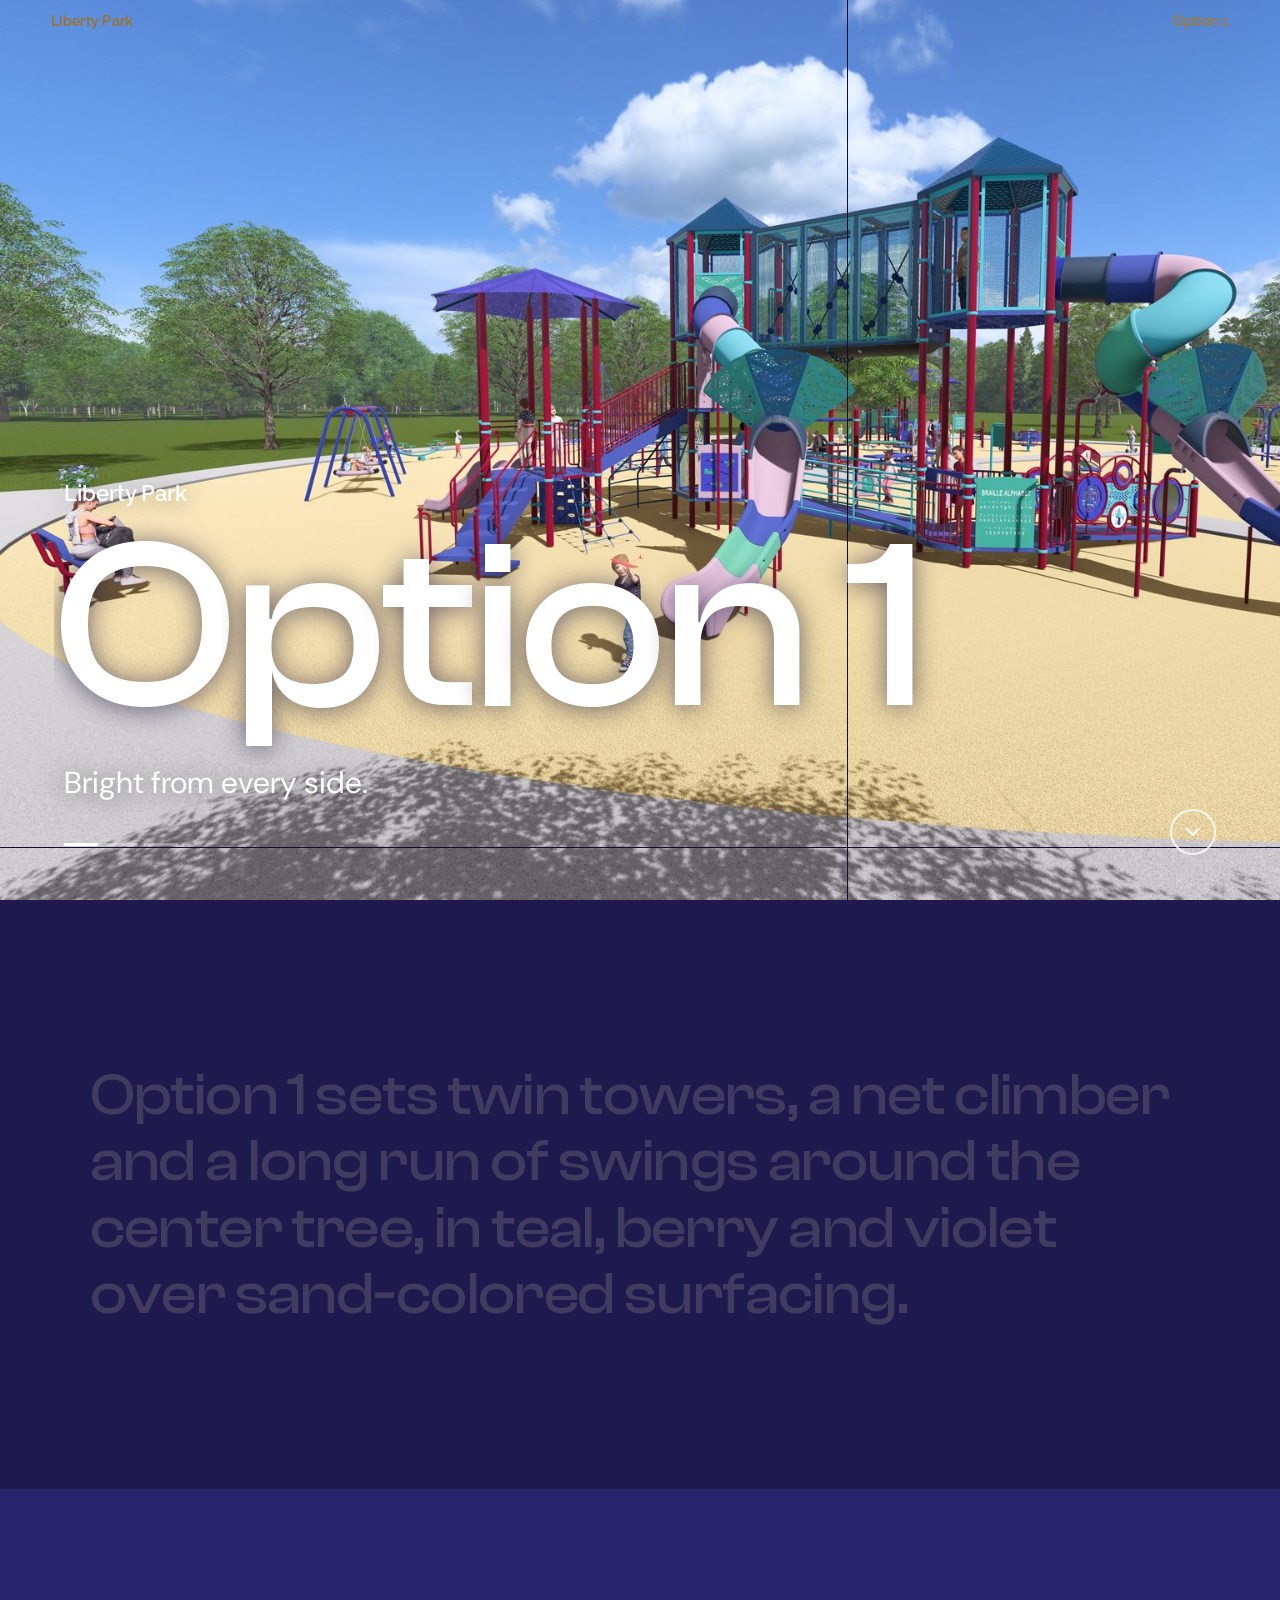
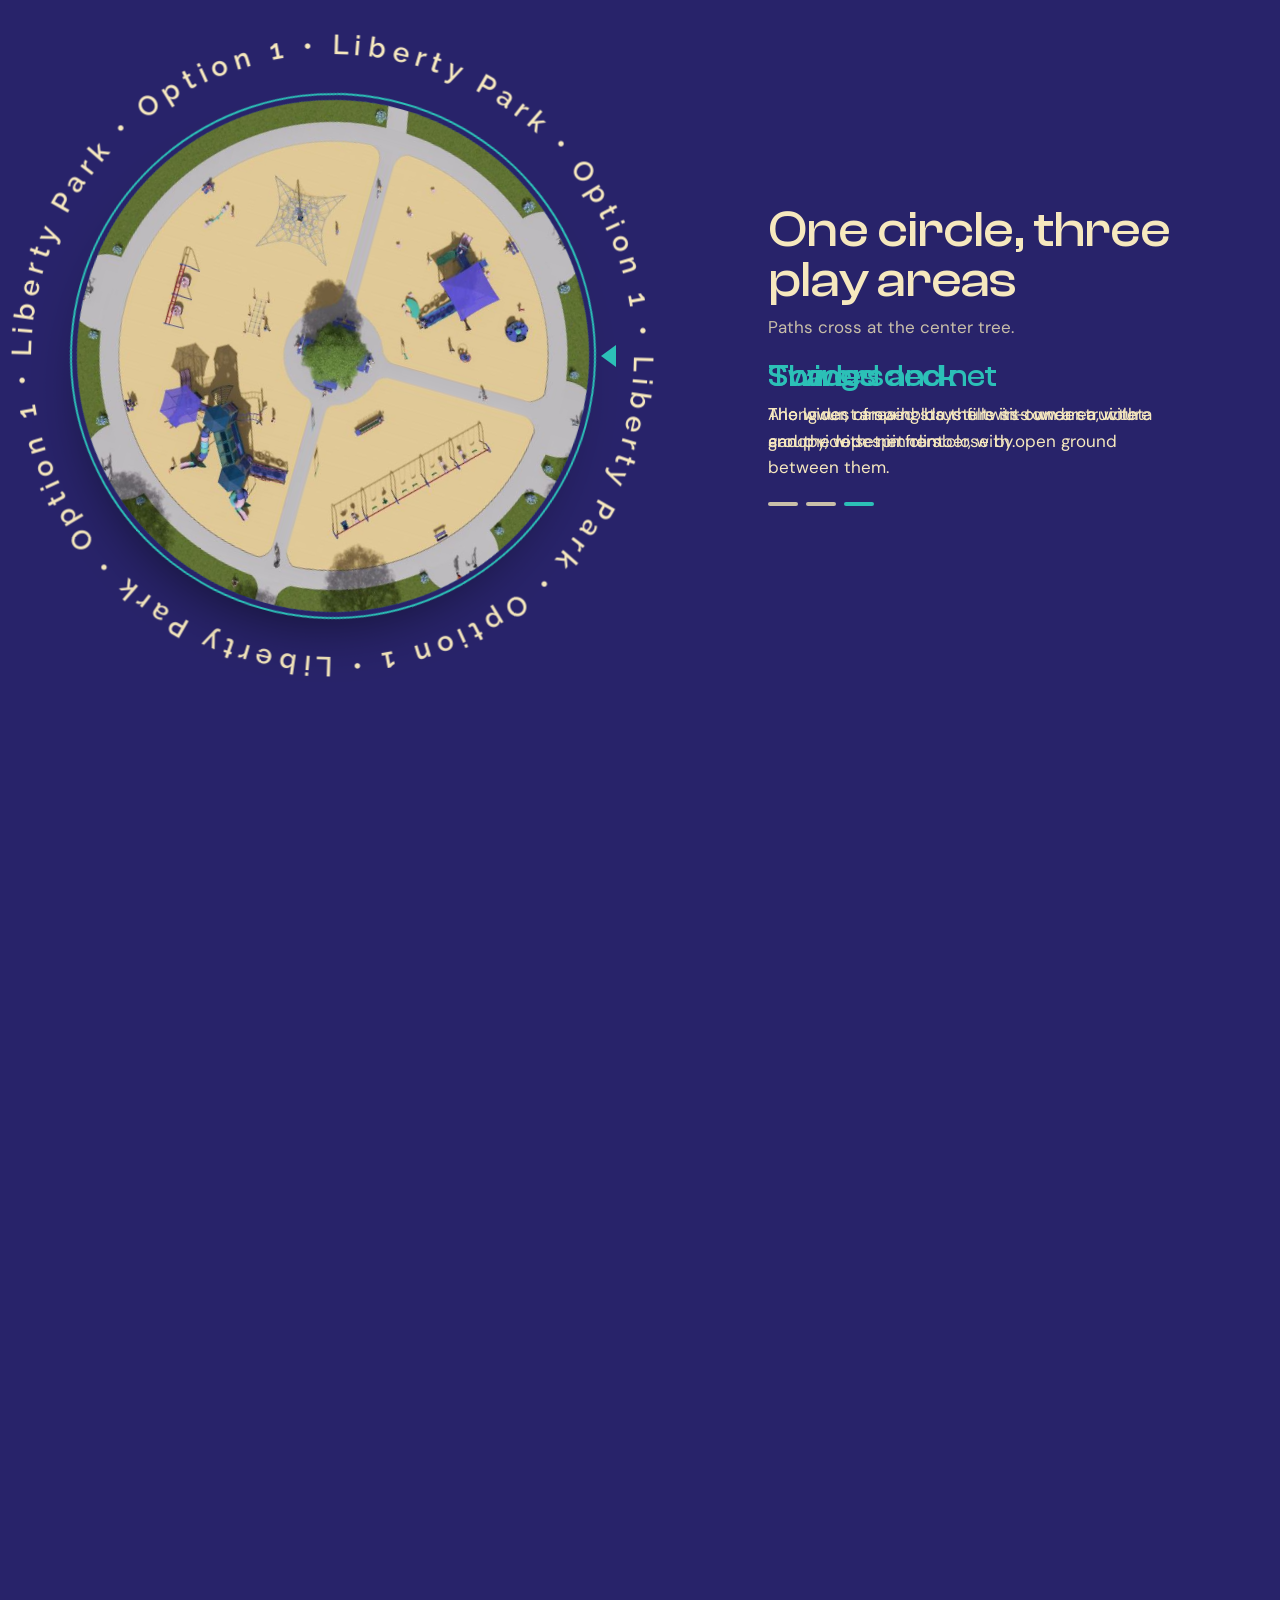
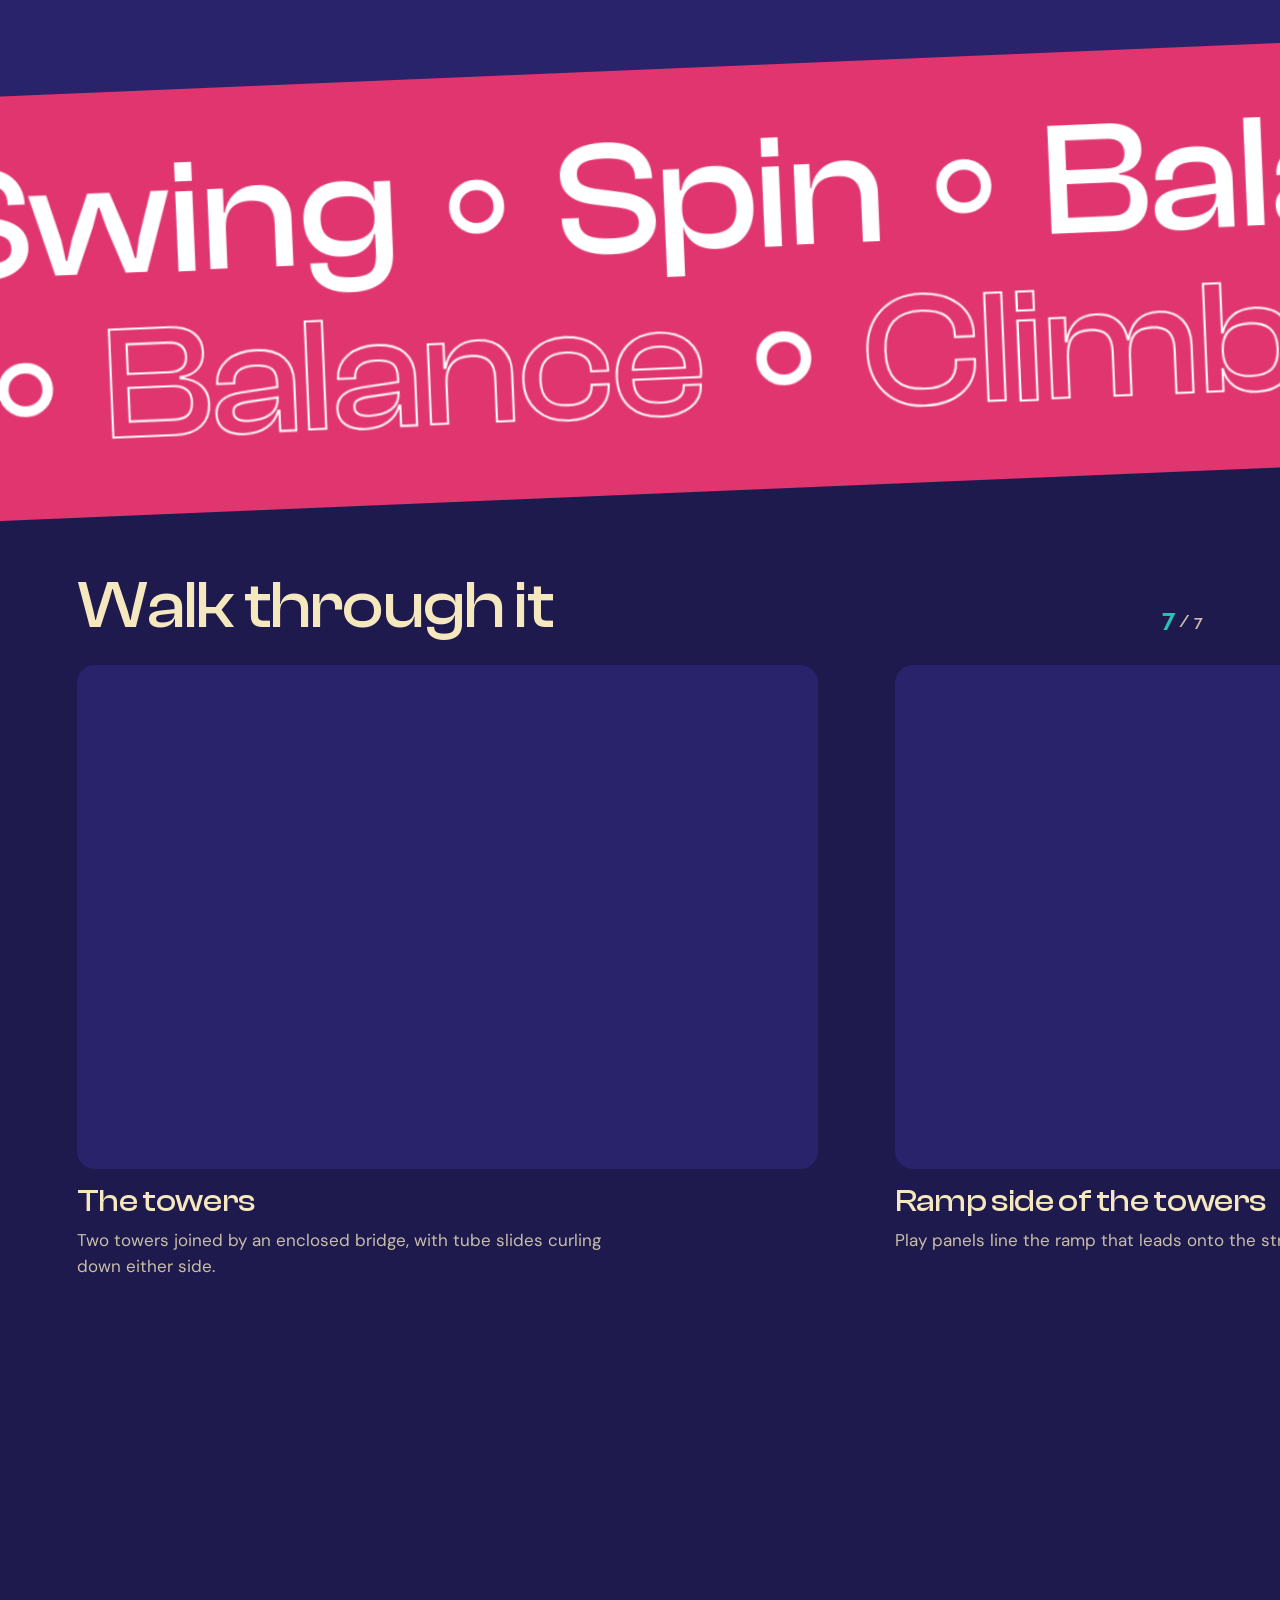
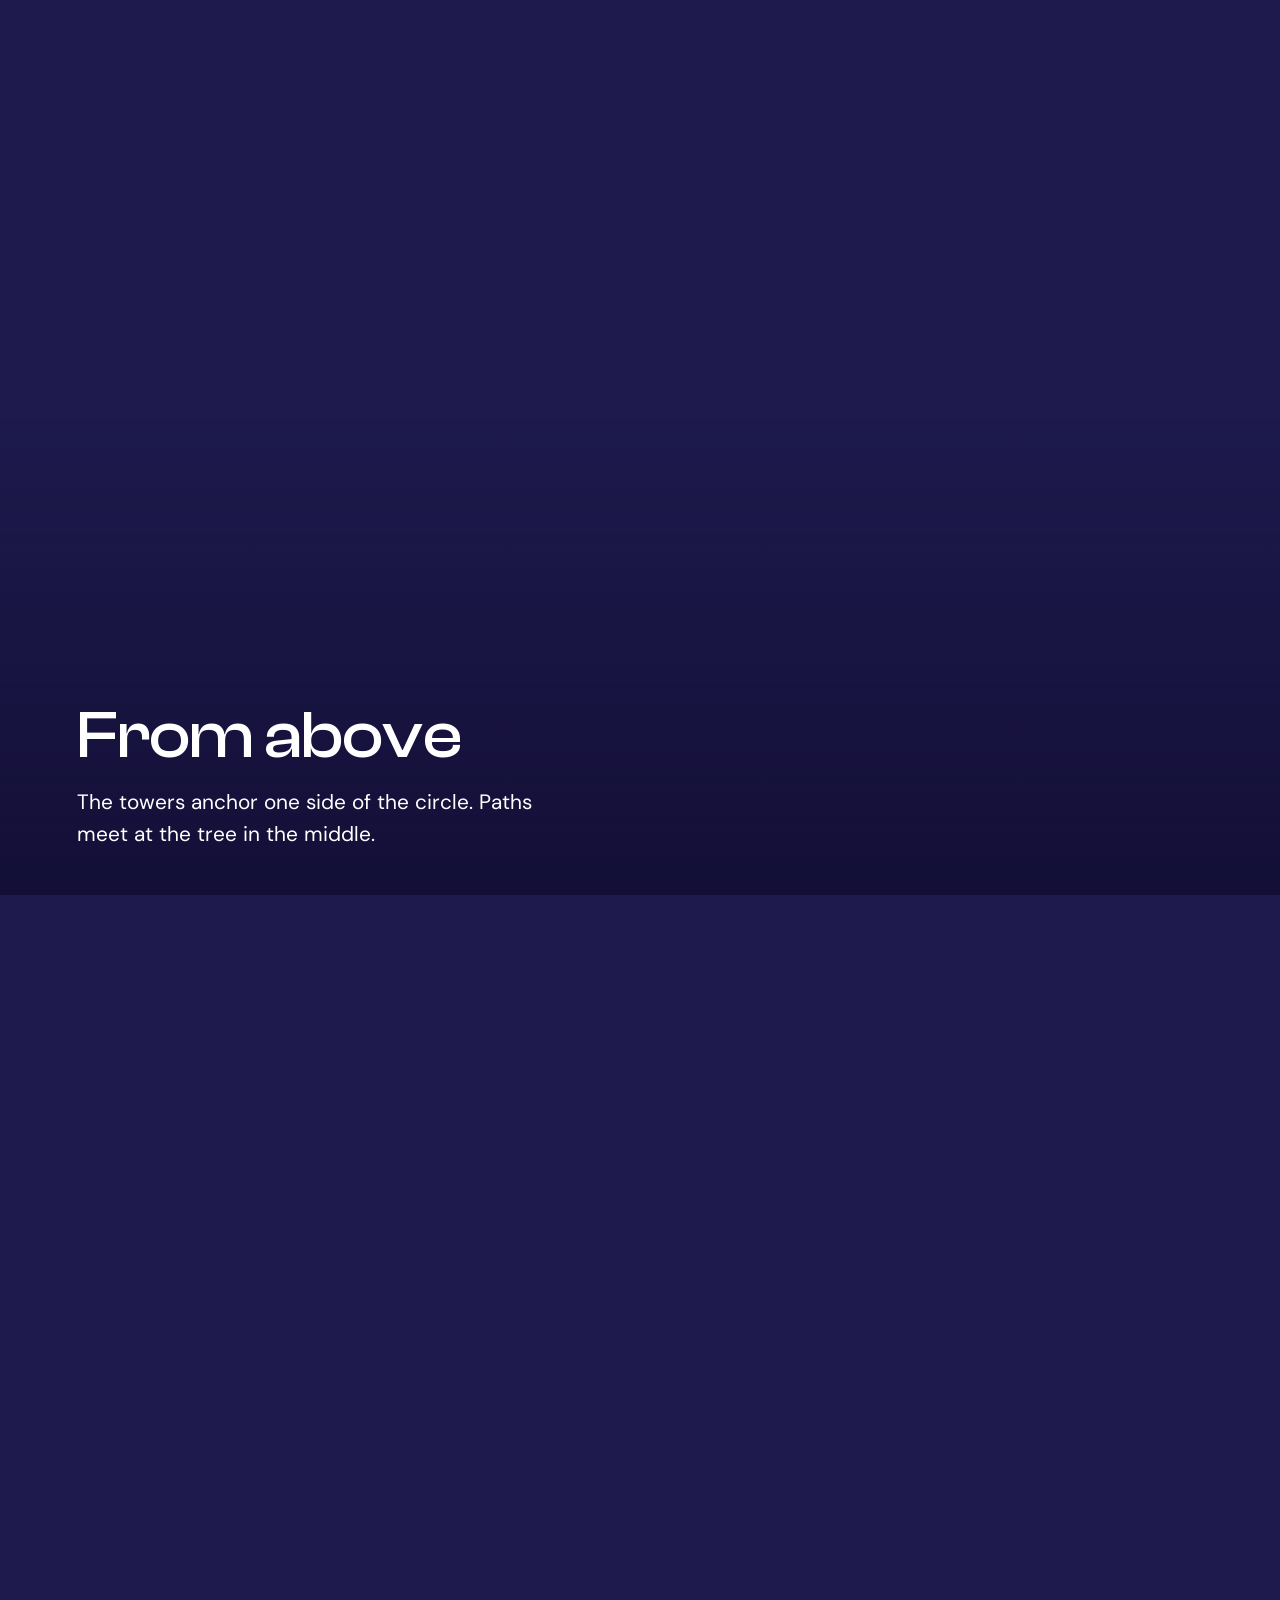
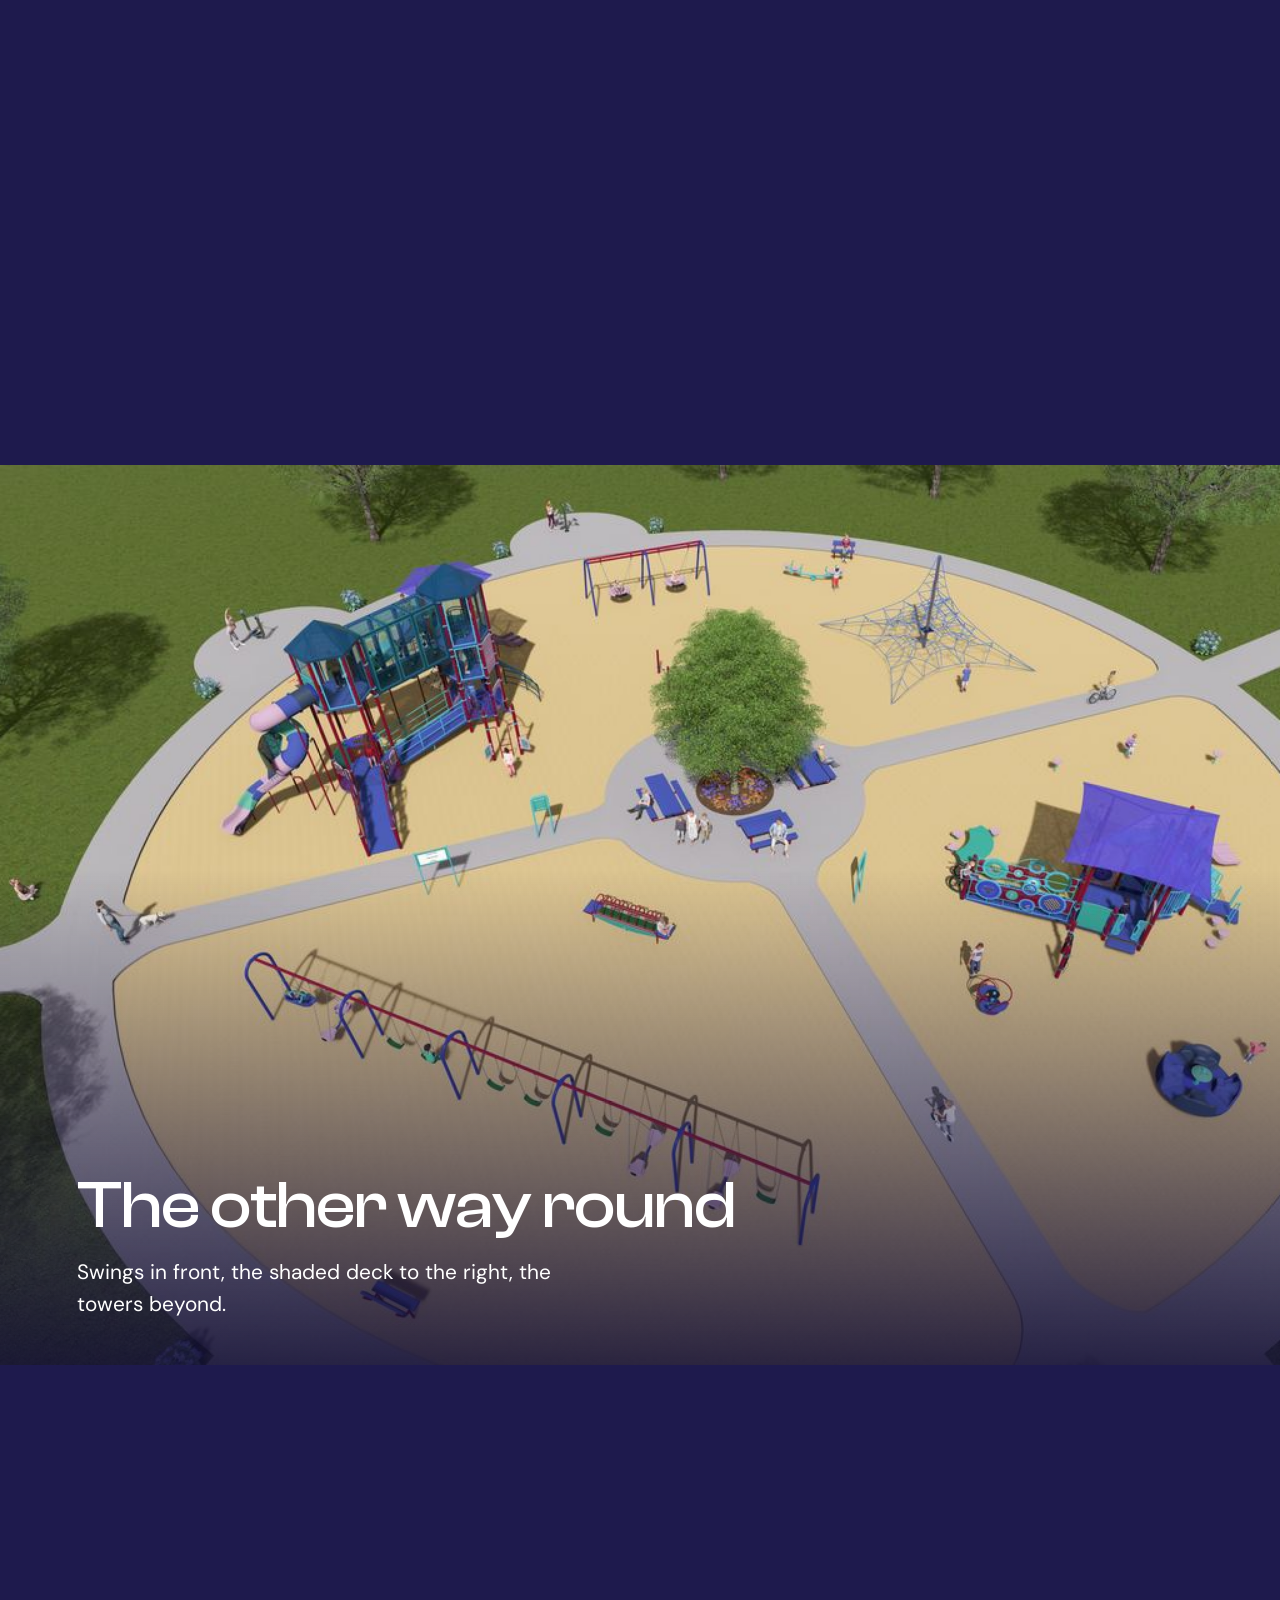
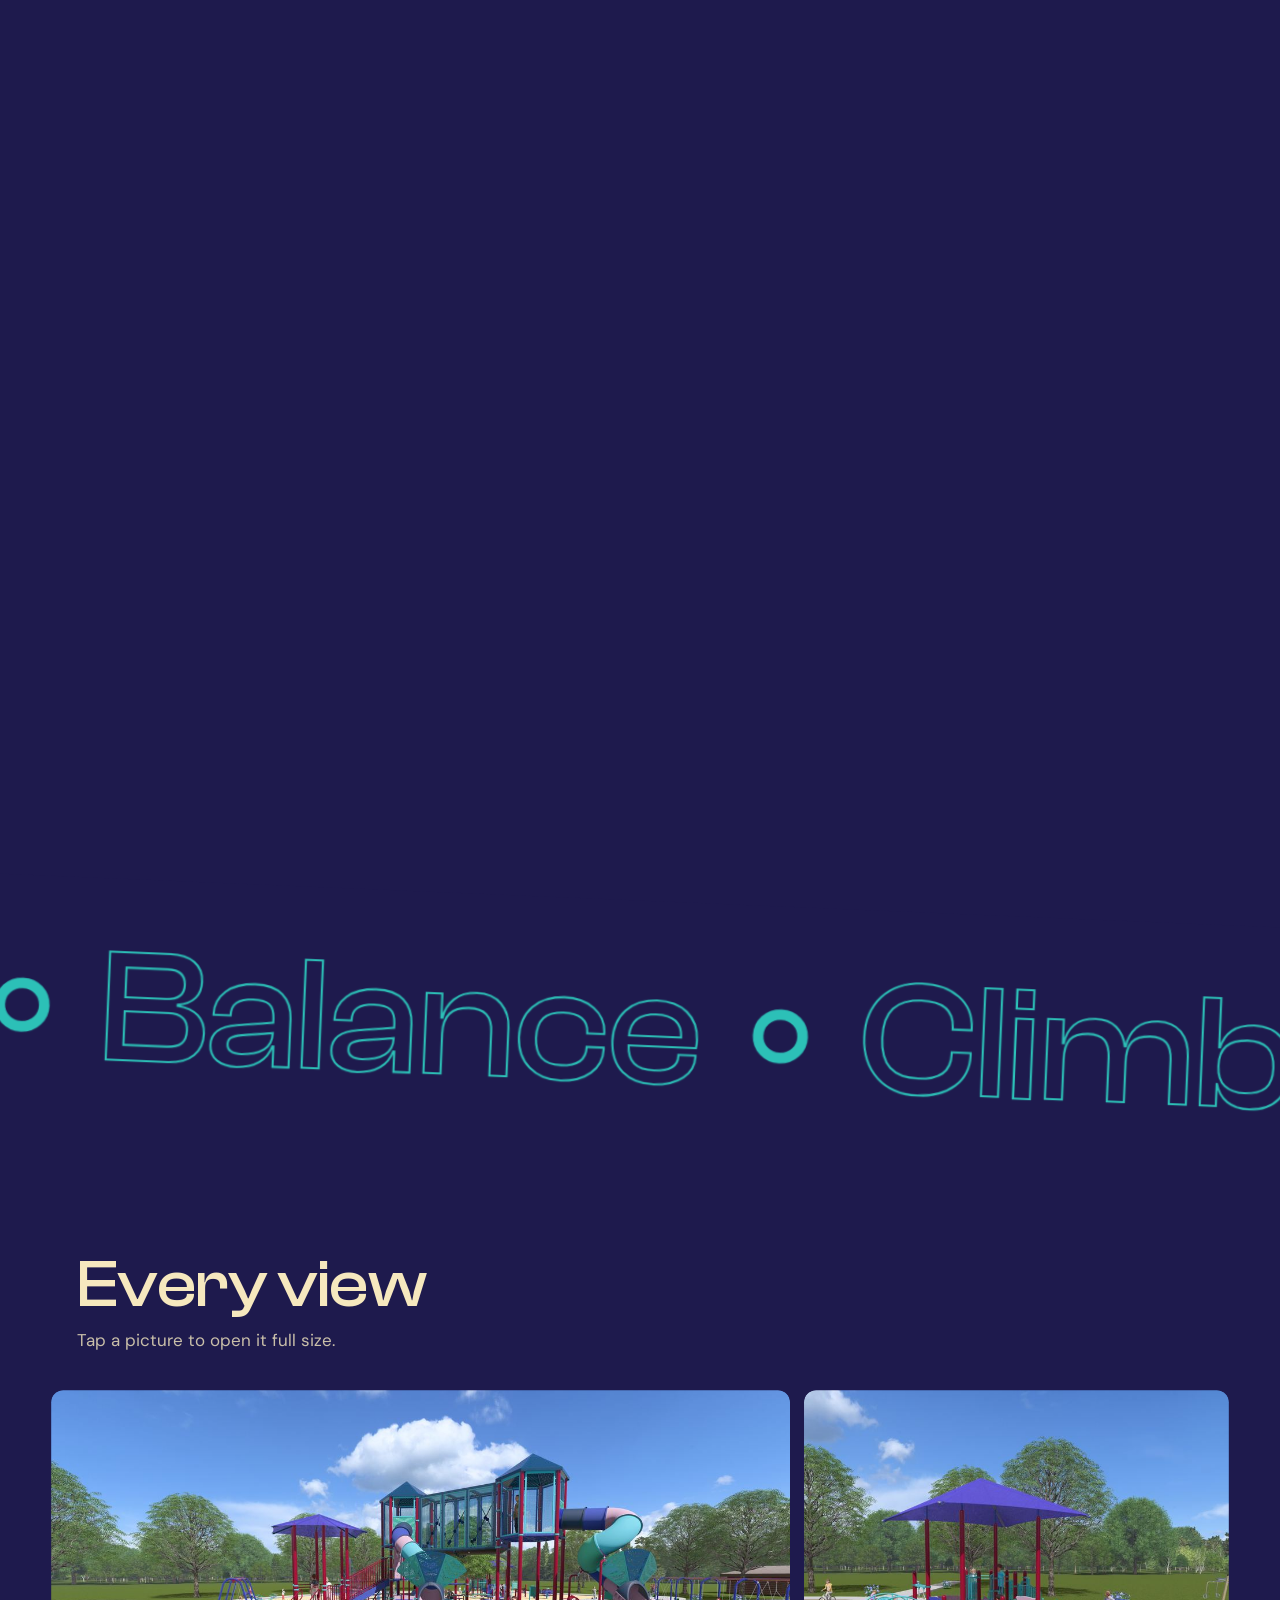
==== commit 55ae2de8: "Reveal gallery pictures that a jump scrolled past Co-Authored-By: Claude Fable 5.1 <noreply@anthropi" ====
--- a/option-1/index.html
+++ b/option-1/index.html
@@ -534,7 +534,9 @@
   function reveal() {
     for (var i = pending.length - 1; i >= 0; i--) {
       var r = pending[i].getBoundingClientRect();
-      if (r.top < vh * 0.9 && r.bottom > 0) {
+      // anything at or above the lower edge counts, so a jump to the bottom of
+      // the page does not leave the pictures it skipped still hidden
+      if (r.top < vh * 0.9) {
         pending[i].classList.add('in');
         pending.splice(i, 1);
       }
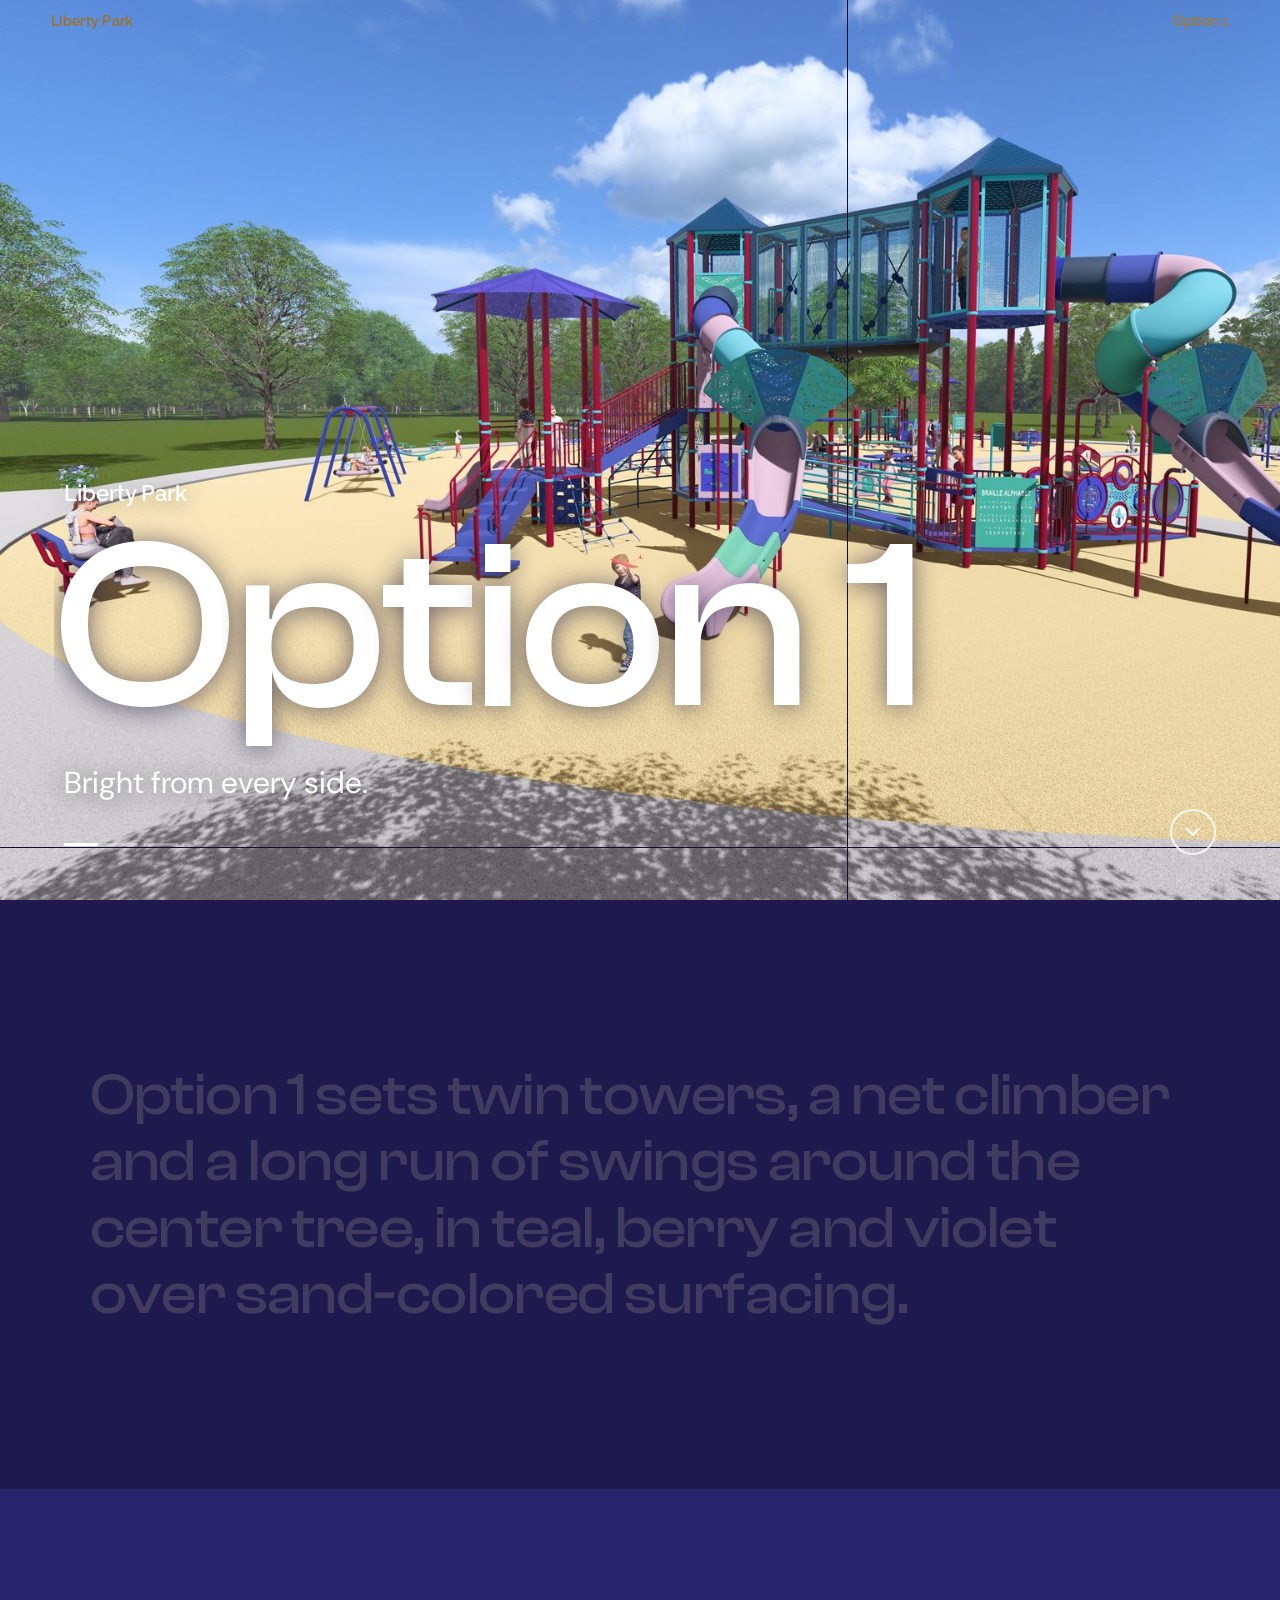
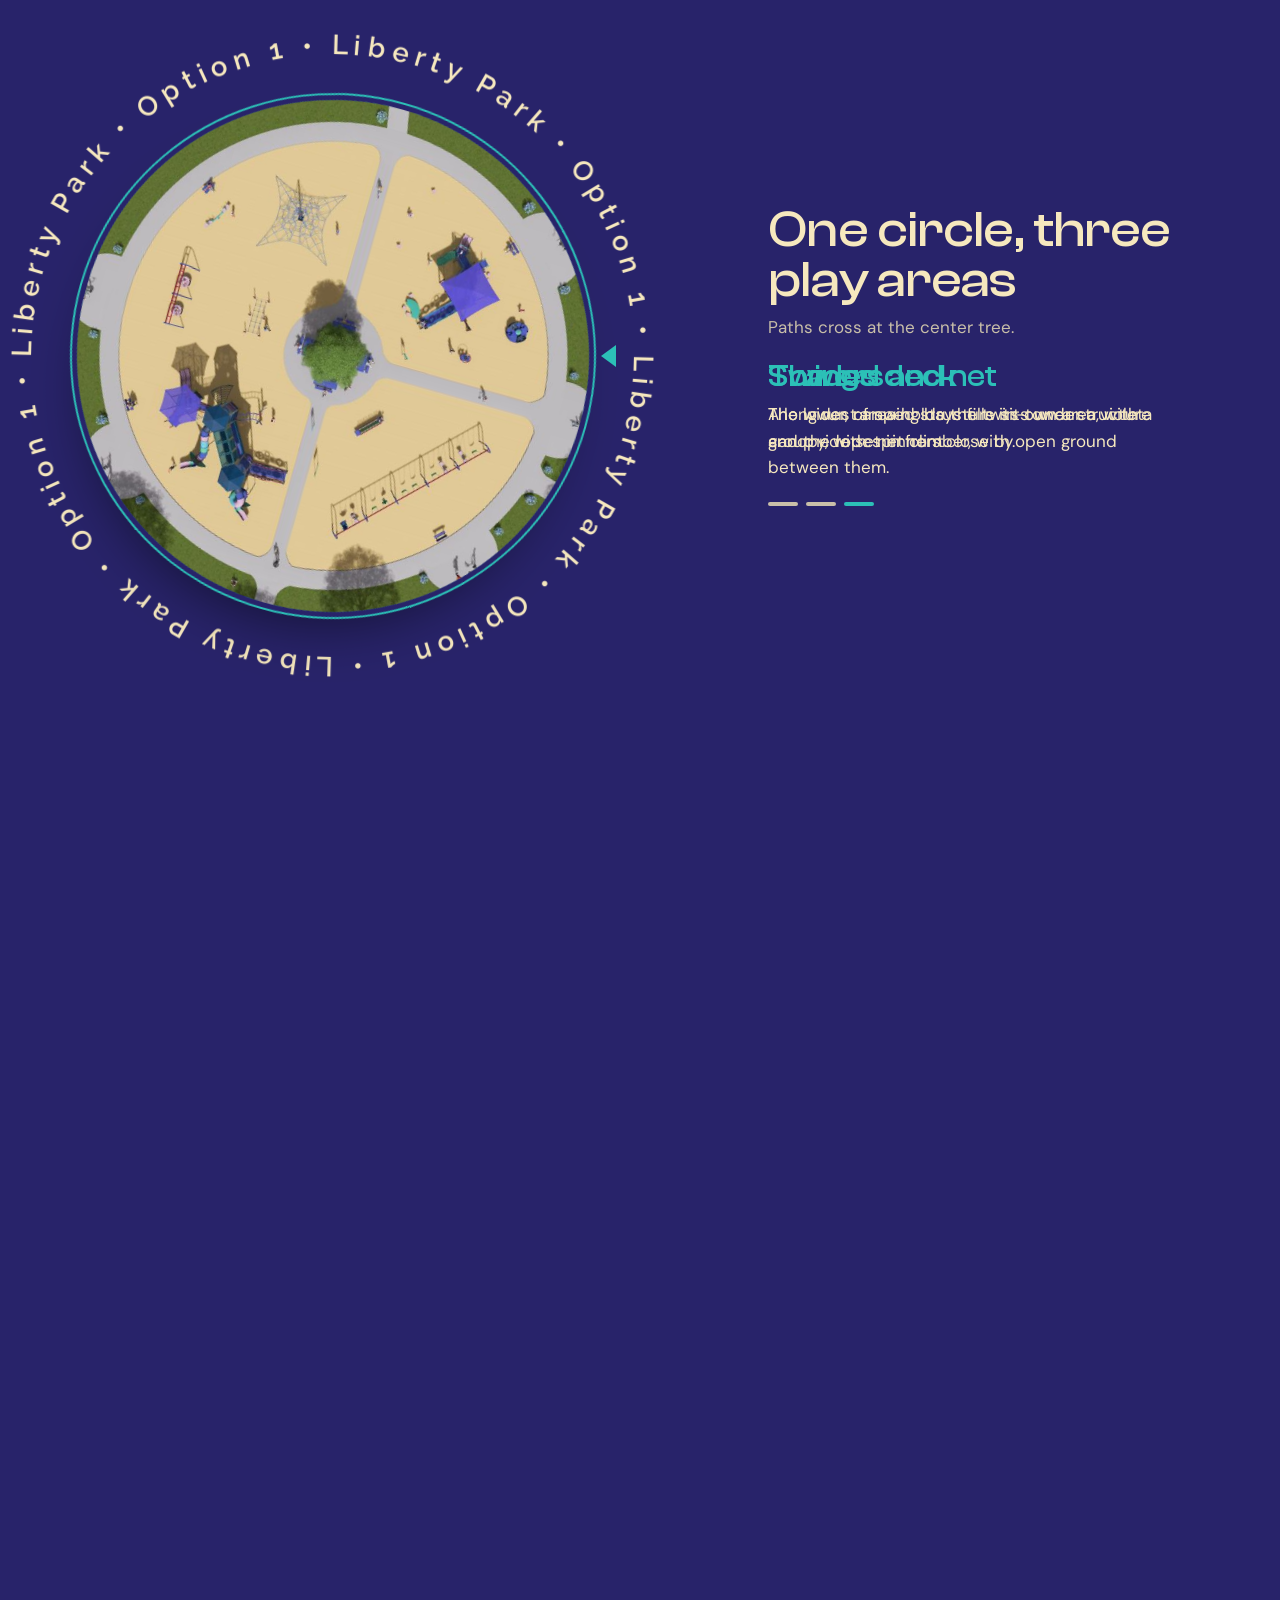
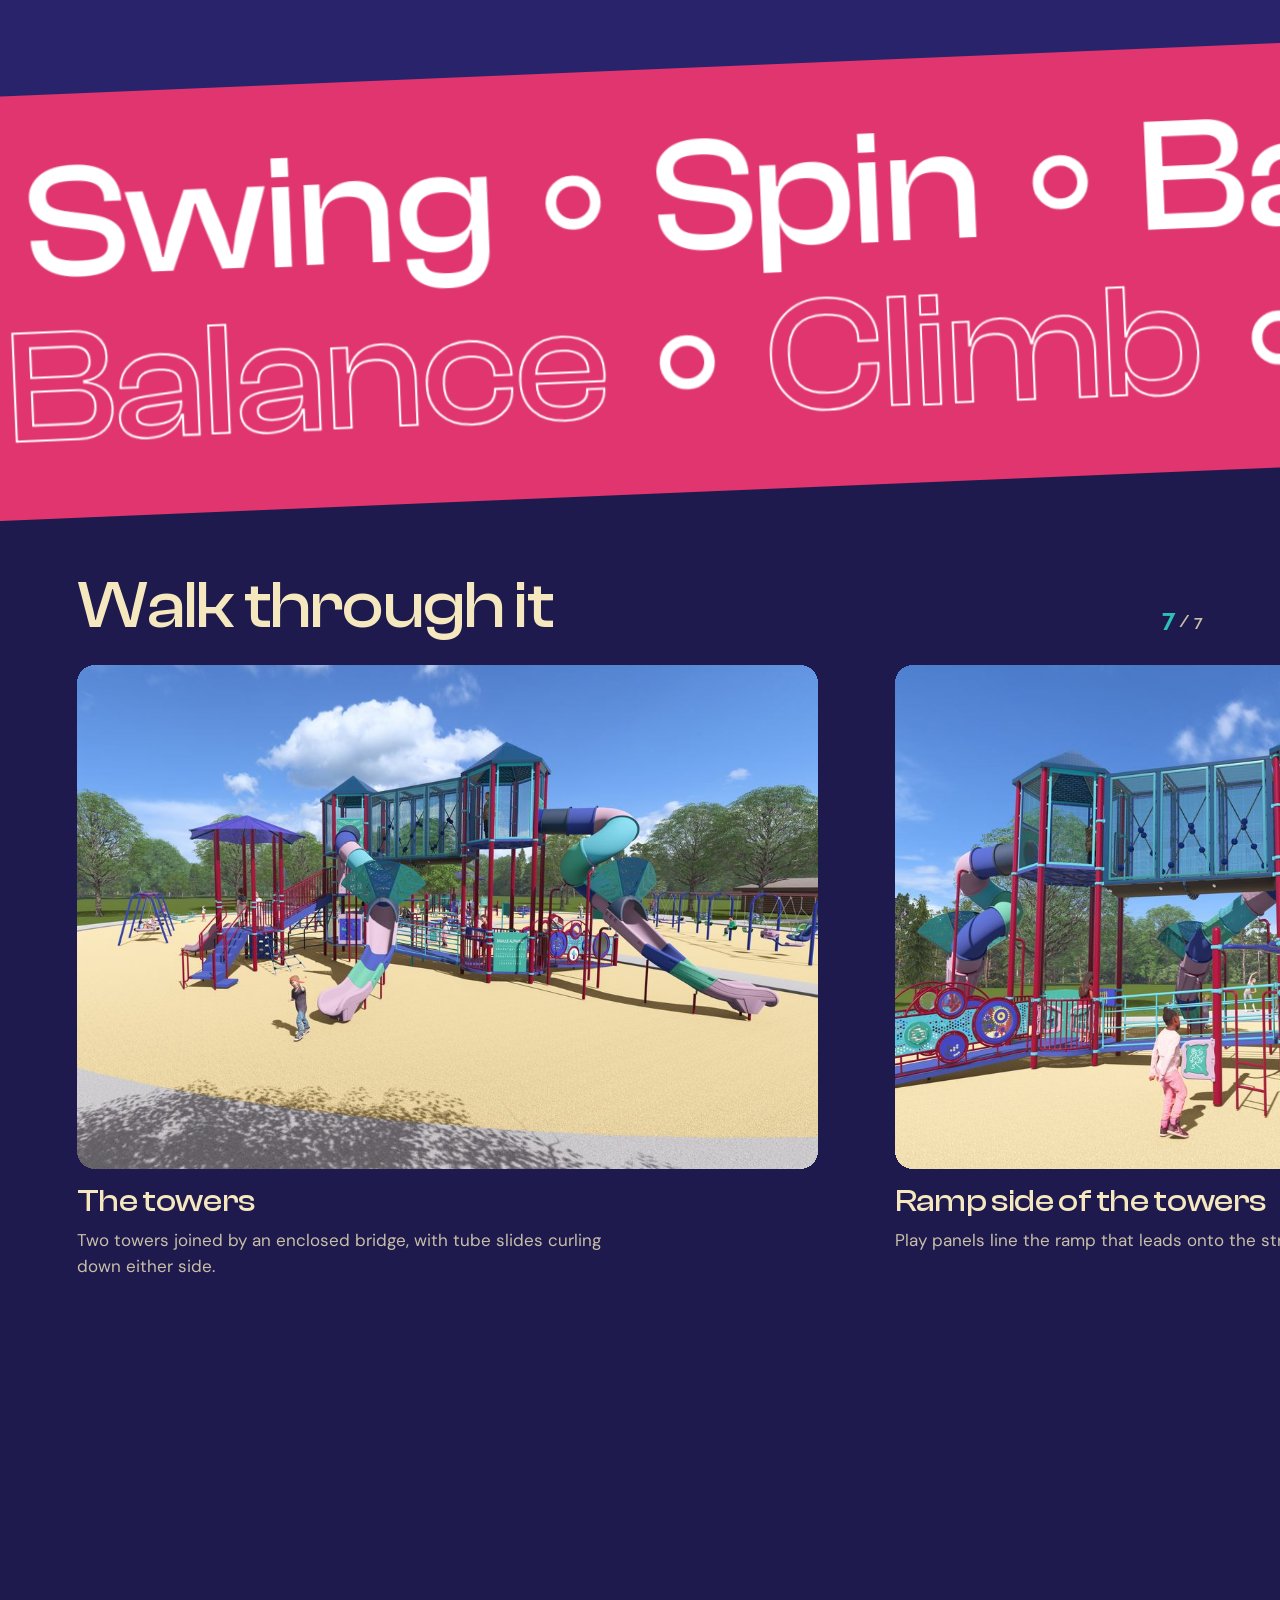
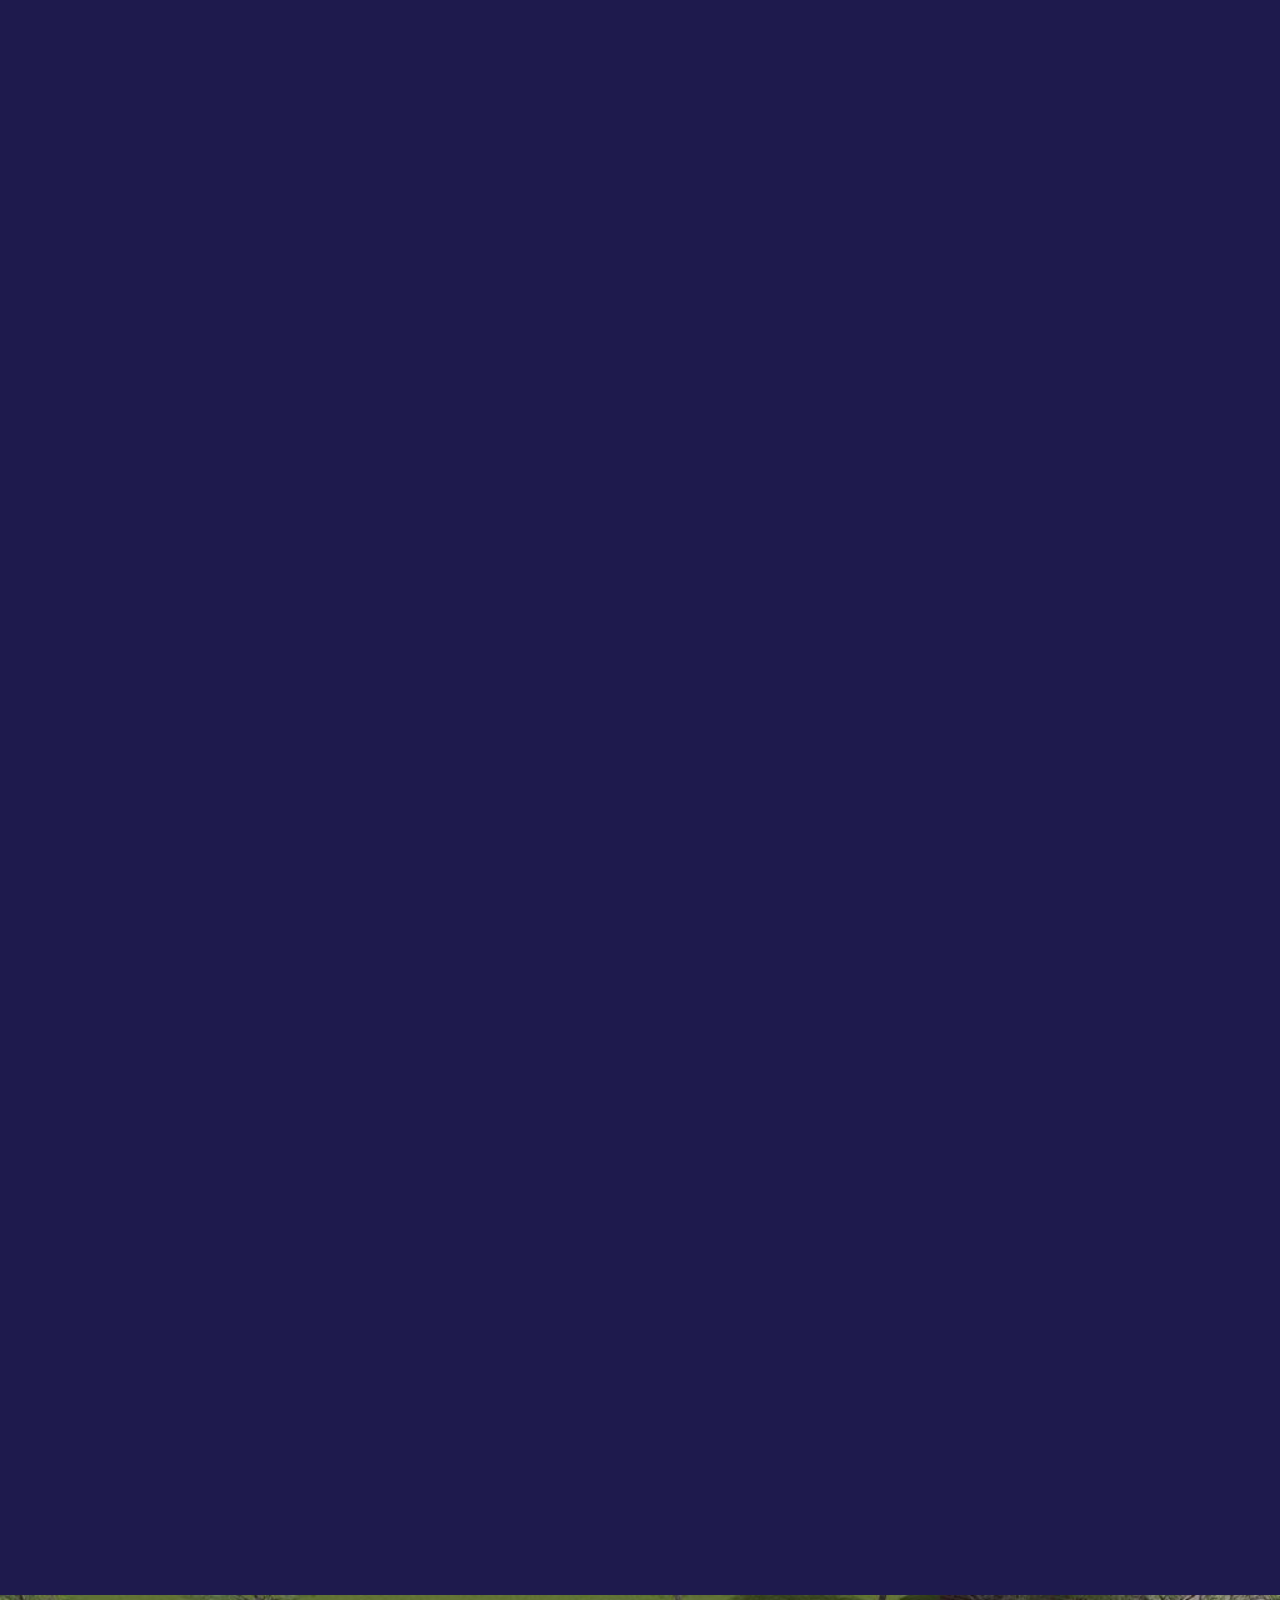
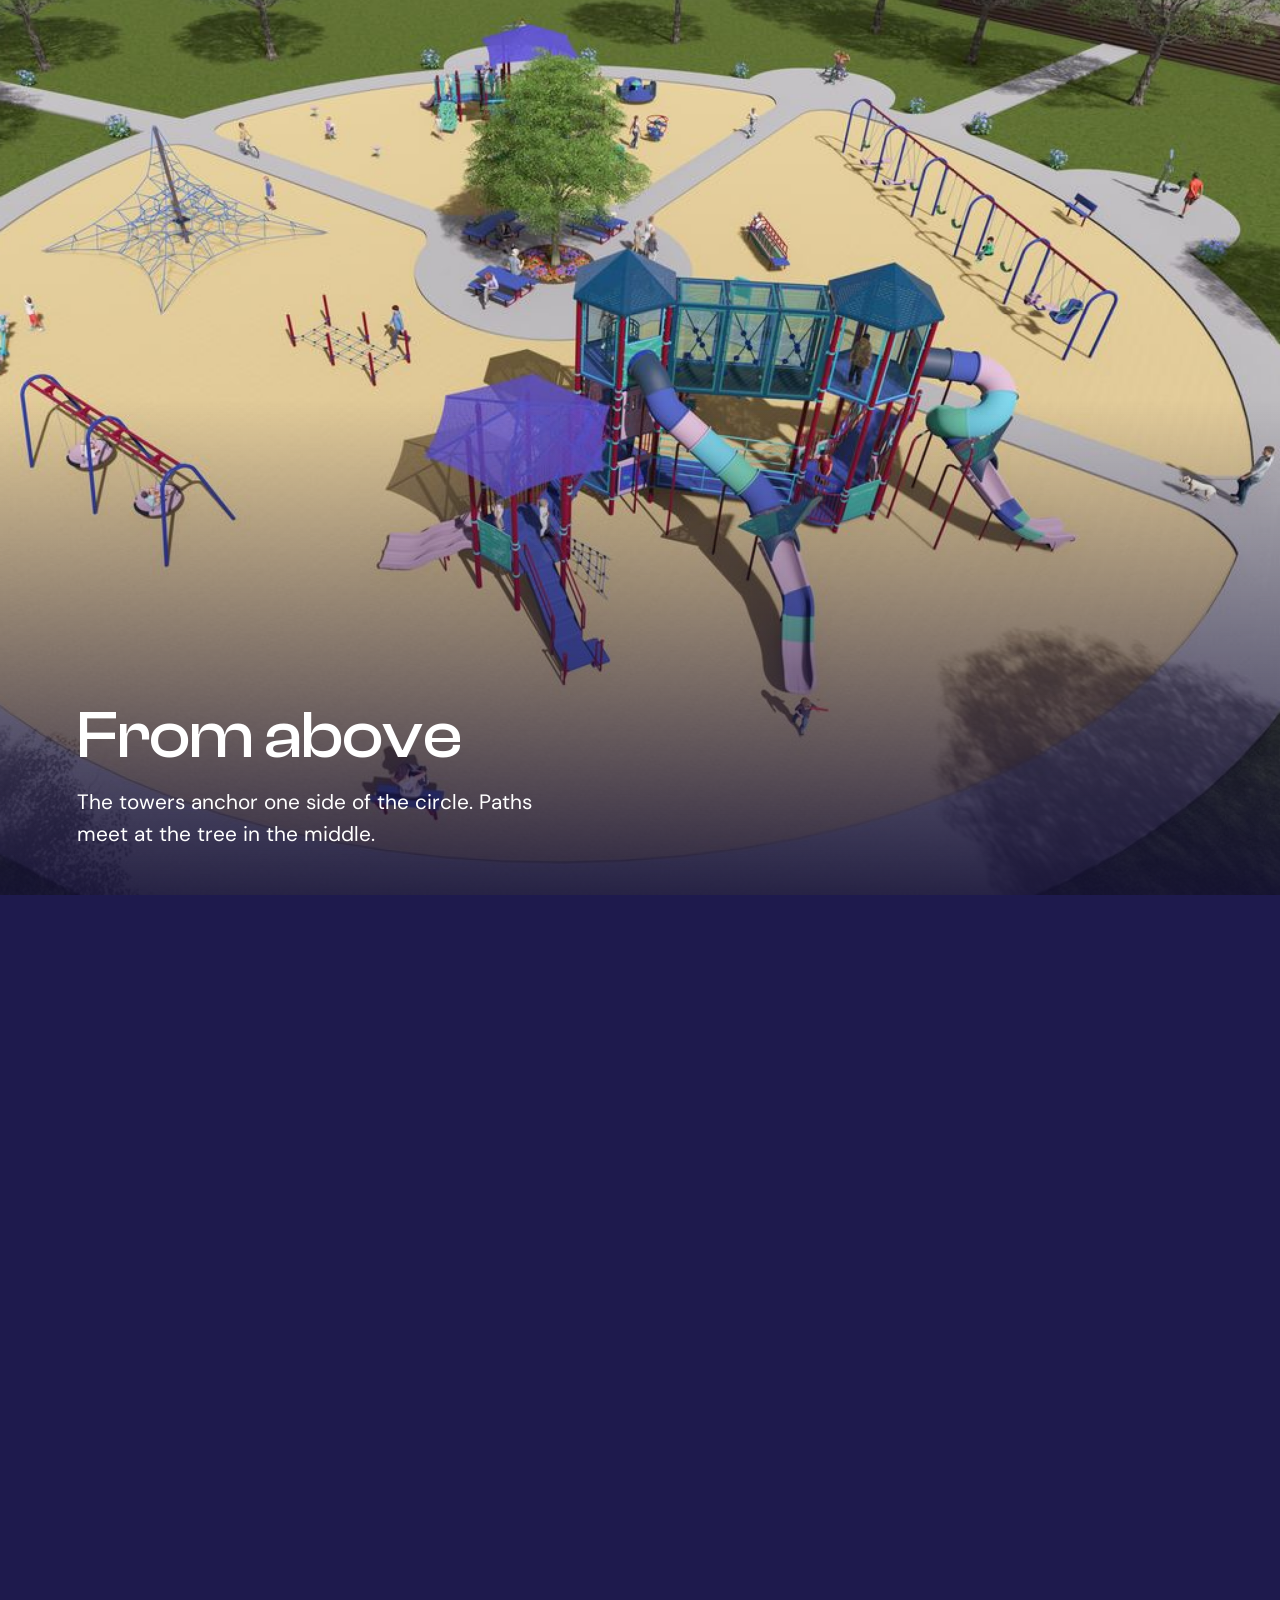
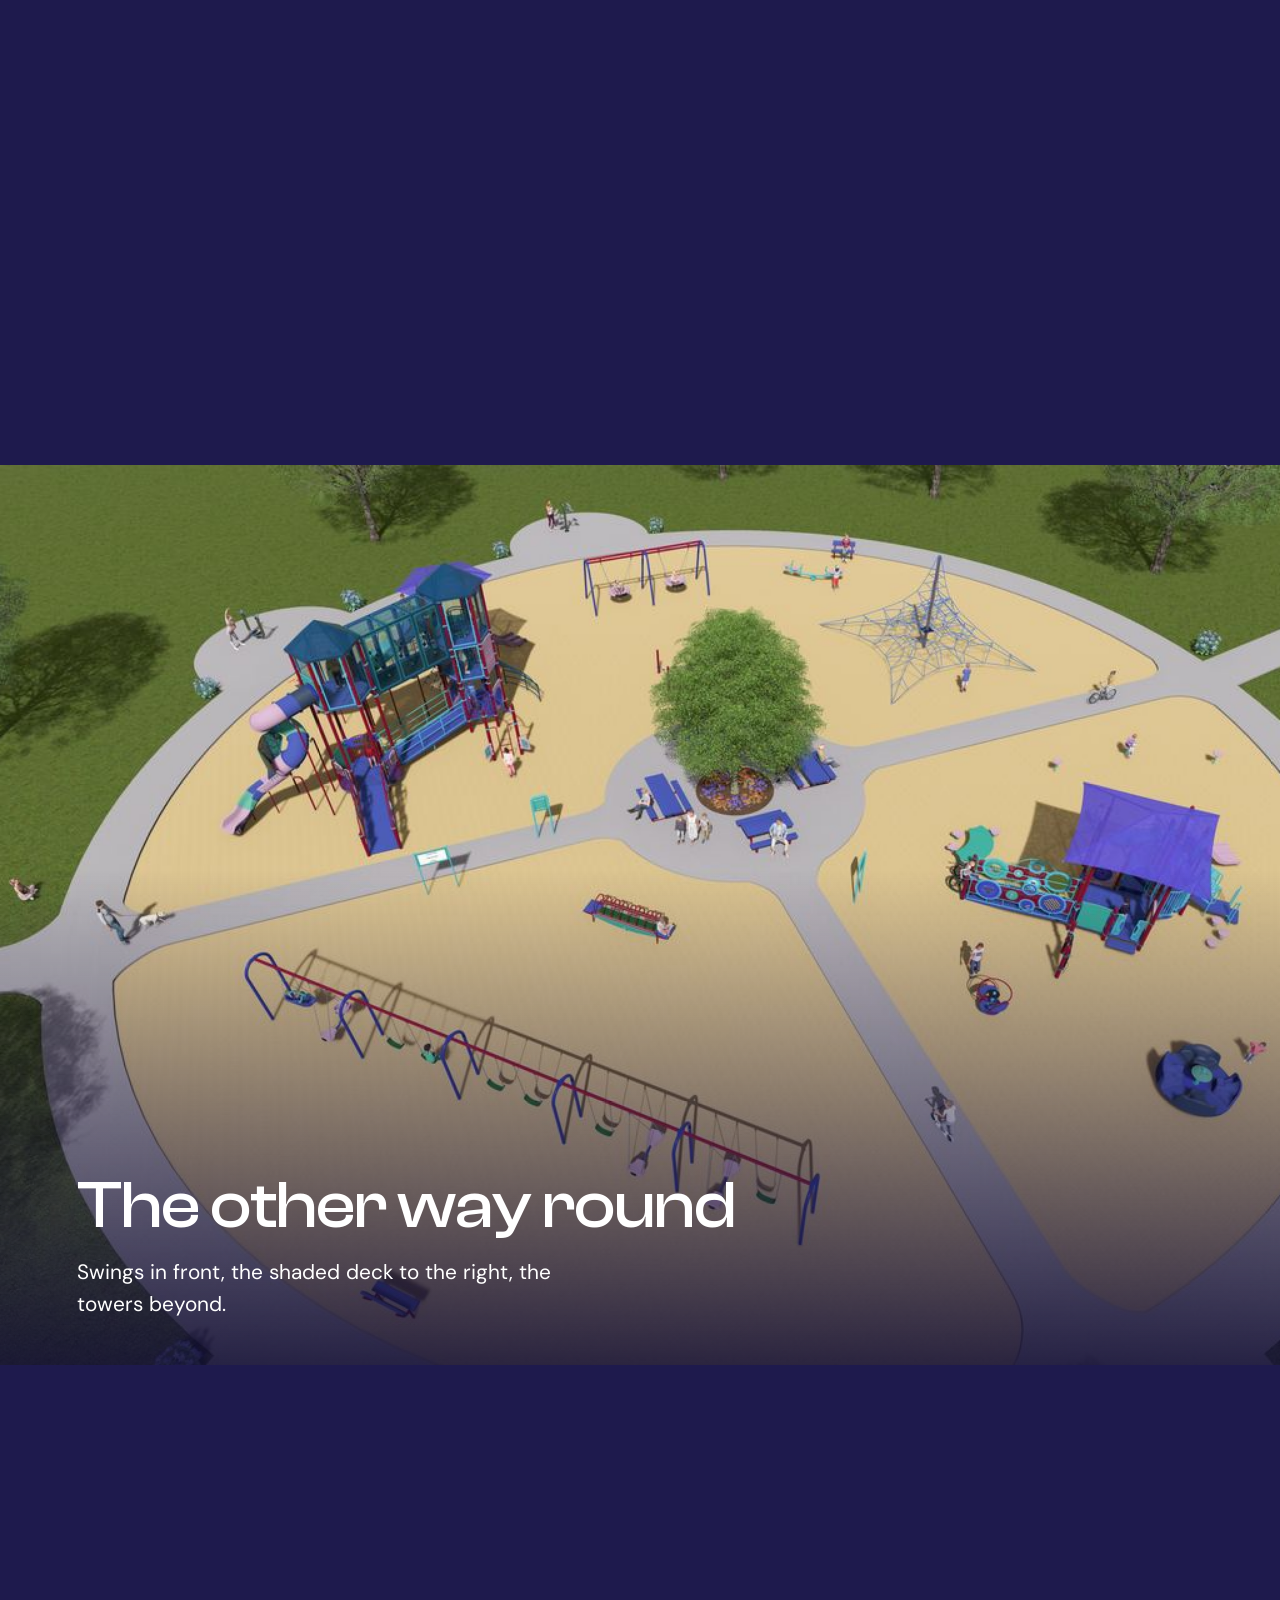
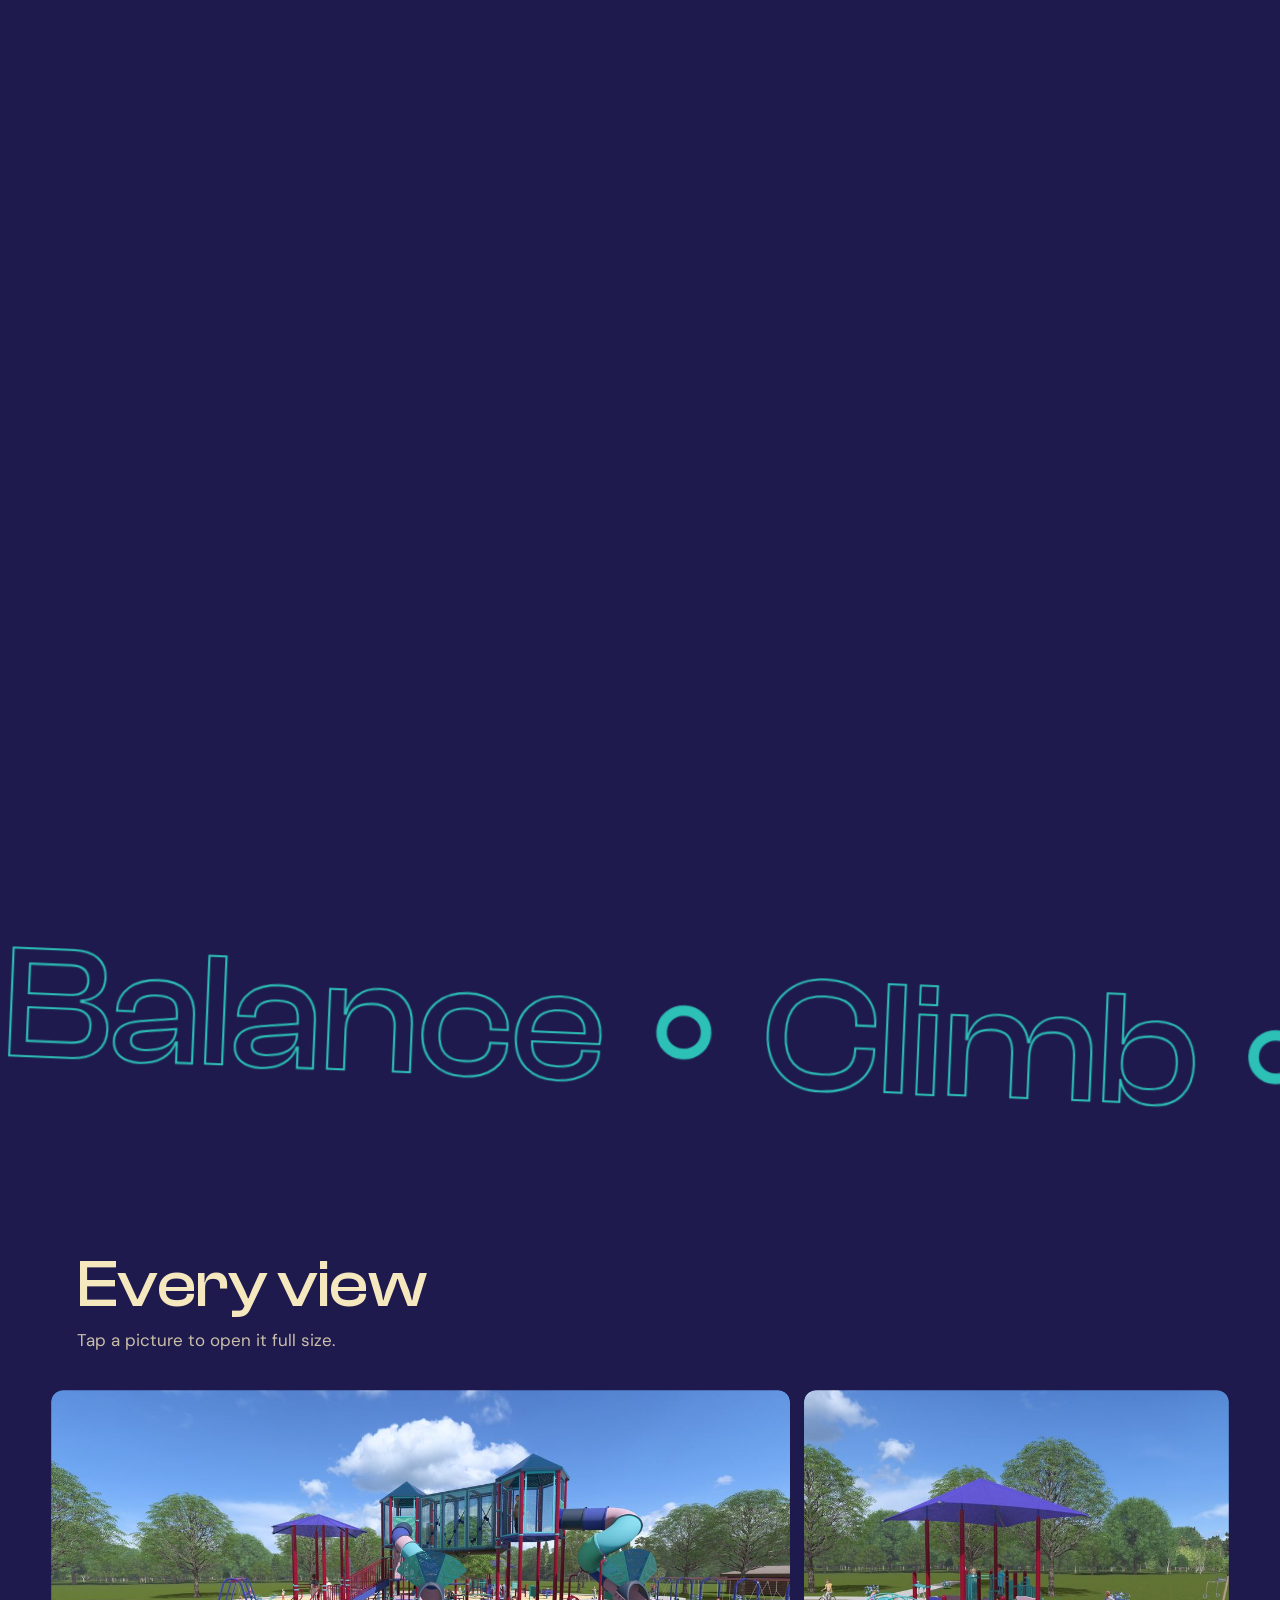
==== commit 5824e168: "Link each option page to the other two in its footer Co-Authored-By: Claude Fable 5.1 <noreply@anthr" ====
--- a/option-1/index.html
+++ b/option-1/index.html
@@ -206,7 +206,9 @@
 .foot__big{font-size:clamp(4rem,19.5vw,15rem);line-height:.86;margin:0 0 .18em -.04em}
 .foot__line{font:600 1.05rem/1.4 "Raleway",sans-serif}
 .foot__note{max-width:44ch;margin-top:.6em;opacity:.86;font-size:.95rem}
-.foot__others{display:flex;gap:1.2em;margin-top:1.6em;font:600 1rem "Raleway",sans-serif}
+.foot__others{display:flex;flex-wrap:wrap;align-items:center;gap:.7em;margin-top:2em;font:600 1rem "Raleway",sans-serif}
+.foot__others span{flex:1 0 100%}
+.foot .foot__others a{padding:.75em 1.3em;border-radius:999px;background:var(--on-a1);color:var(--a1);text-decoration:none}
 .foot a{color:inherit}
 .foot__top{display:inline-block;margin-top:2em;font:600 1rem "Raleway",sans-serif;padding:.75em 1.3em;border:2px solid currentColor;border-radius:999px;text-decoration:none}
 
@@ -353,7 +355,7 @@
   <p class="foot__big" aria-hidden="true">Option 1</p>
   <p class="foot__line">Liberty Park playground, option 1 of 3.</p>
   <p class="foot__note">Renderings show design intent. Colors, equipment and site details may change before construction.</p>
-
+  <nav class="foot__others" aria-label="The other options"><span>See the other options</span><a href="../option-2/">Option 2</a><a href="../option-3/">Option 3</a></nav>
   <a class="foot__top" href="#top">Back to the top</a>
 </footer>
 
